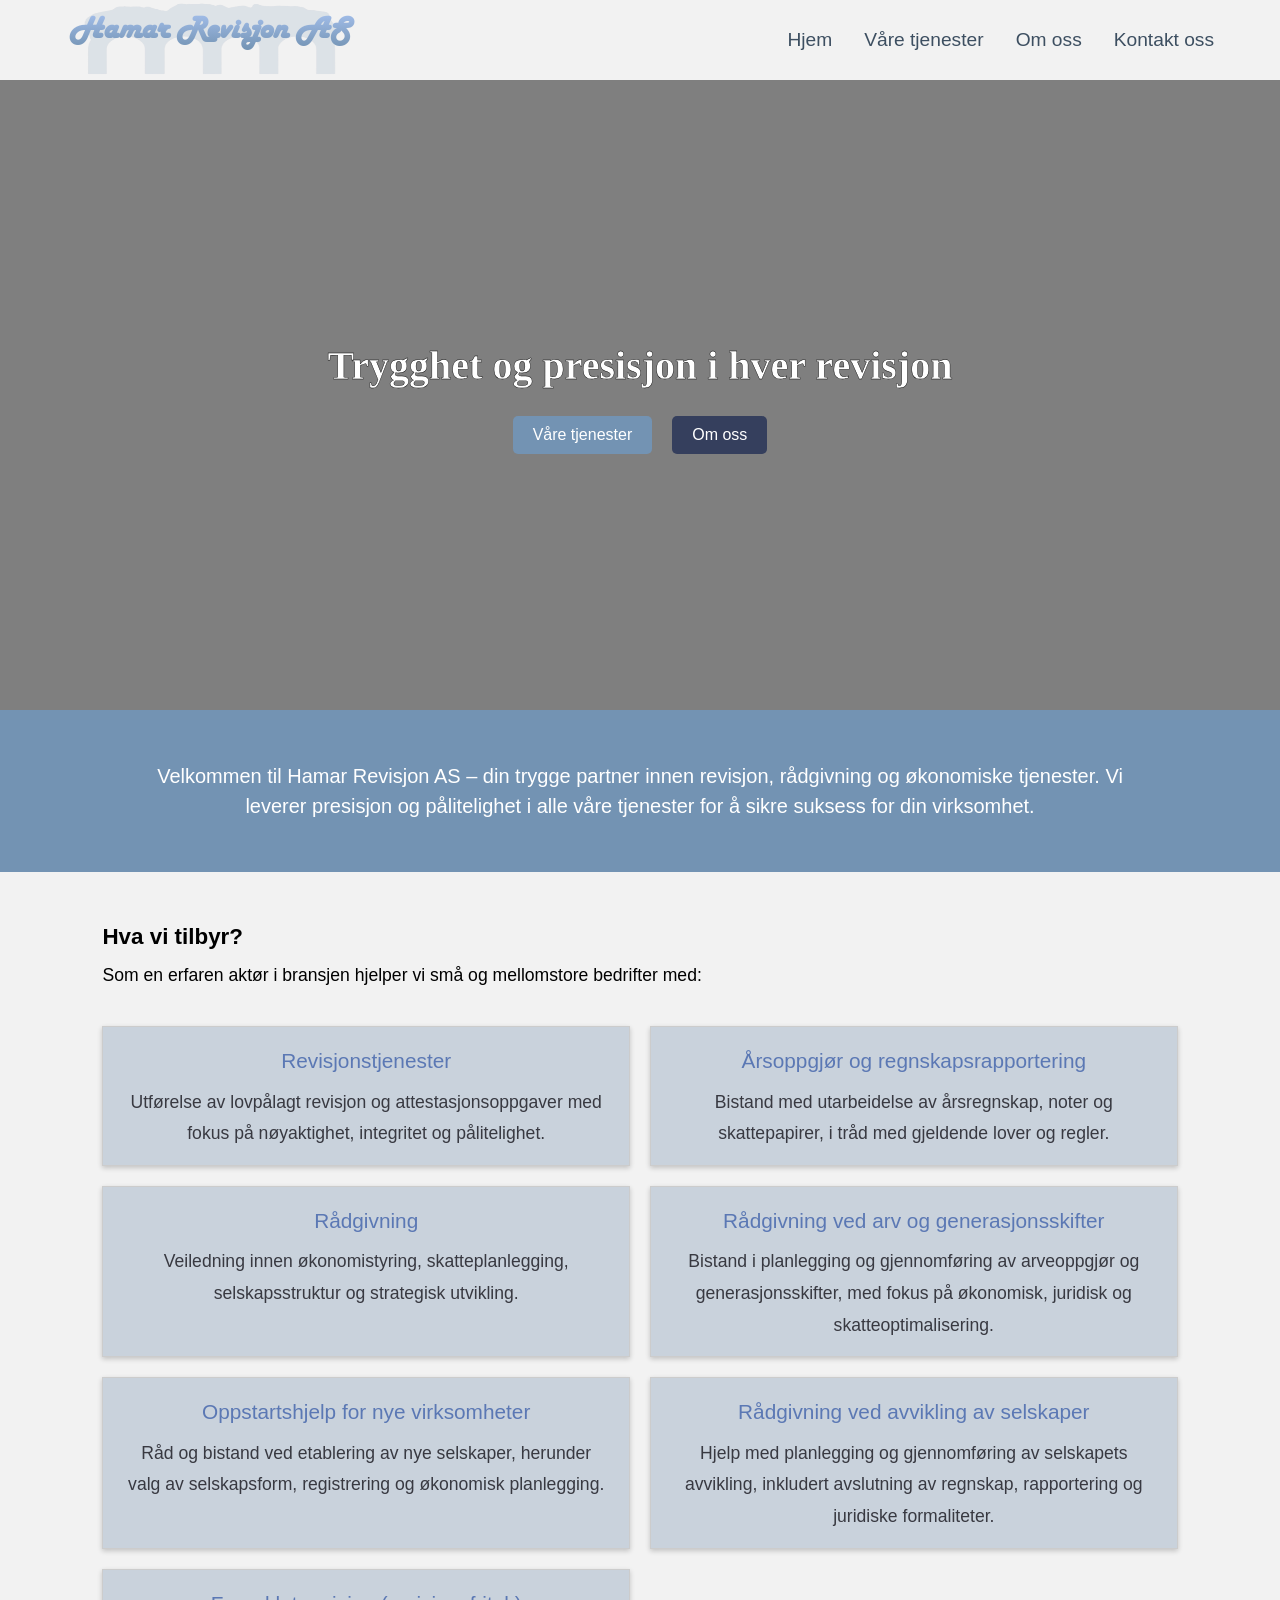
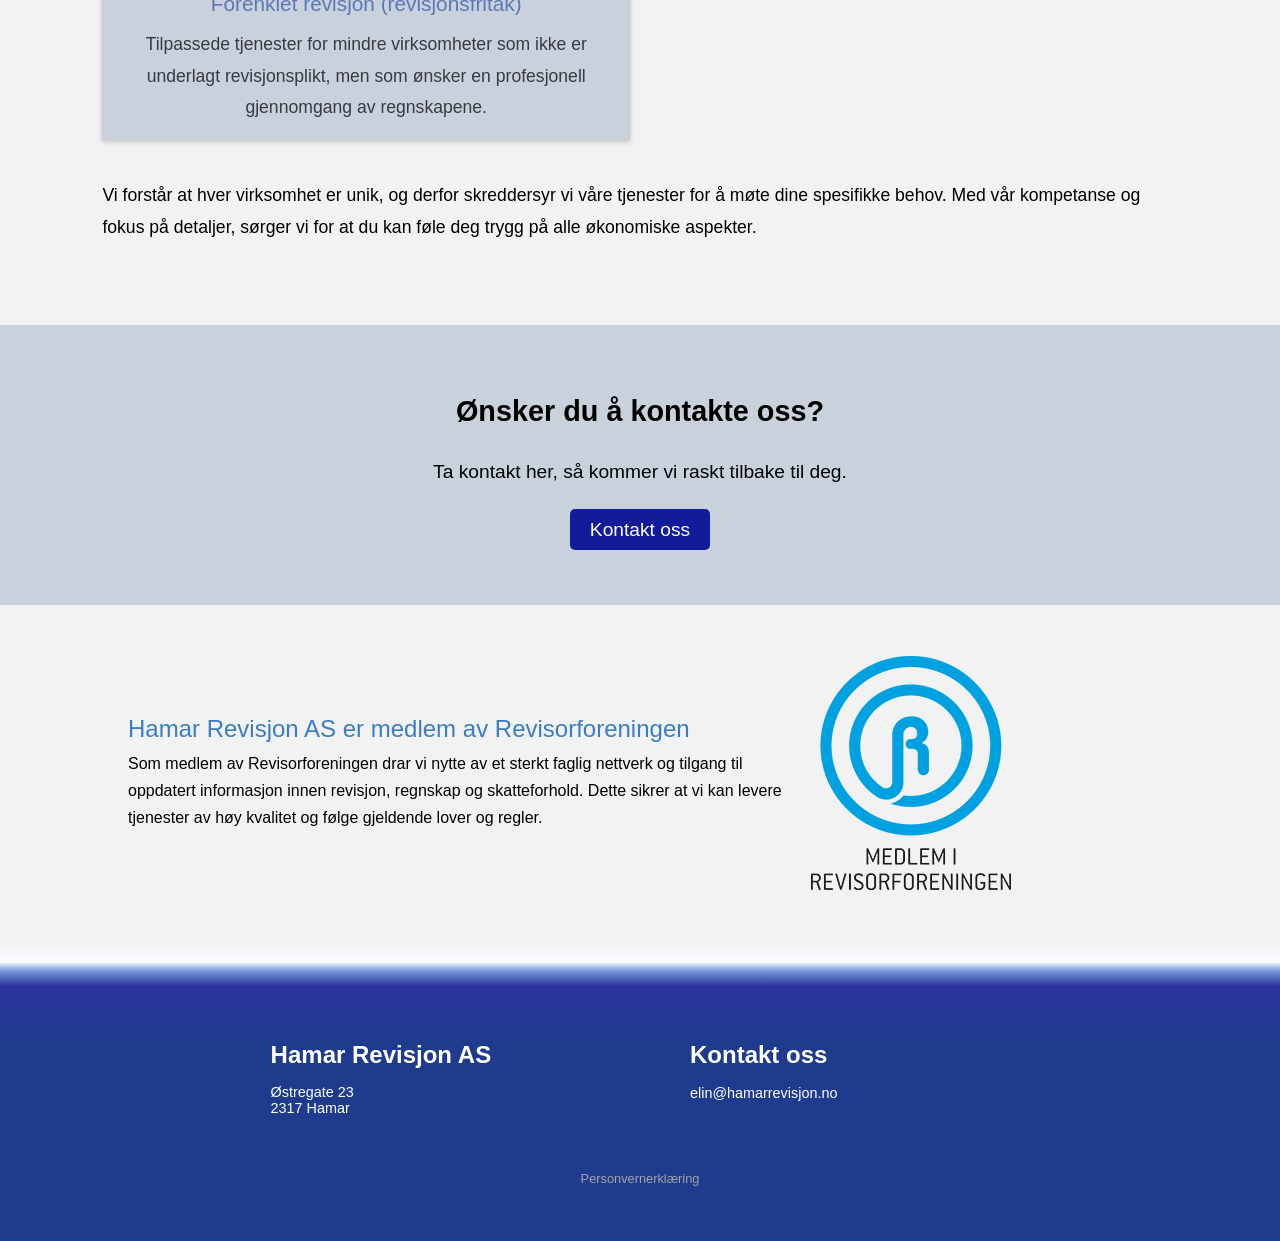
==== index.html @ 3f42b1f4 "Initial commit - added website files" ====
<!DOCTYPE html>
<html lang="no">
<head>
  <meta charset="UTF-8">
  <meta name="description" content="Hamar Revisjon AS tilbyr profesjonelle revisjonstjenester, årsoppgjør, 
  regnskapsrapportering og rådgivning i Hamar. Kontakt oss for trygg økonomisk veiledning.">
  <meta name="viewport" content="width=device-width, initial-scale=1.0">
  <link rel="canonical" href="https://www.hamarrevisjon.no/">
  <meta name="robots" content="index, follow">
  <meta name="apple-mobile-web-app-title" content="Hamar Revisjon AS">
  <title>Hamar Revisjon AS - Din Partner for Revisjonstjenester i Hamar</title>
  <link rel="stylesheet" href="styles.css">

    <!-- Standard Favicon -->
  <link rel="shortcut icon" href="/favicon.ico">

  <!-- PNG Favicons -->
  <link rel="icon" href="favicon_io/favicon-32x32.png" sizes="32x32" type="image/png">
  <link rel="icon" href="favicon_io/favicon-16x16.png" sizes="16x16" type="image/png">

  <!-- Apple Touch Icon -->
  <link rel="apple-touch-icon" href="favicon_io/apple-touch-icon.png">

  <!-- Android Chrome Icons -->
  <link rel="icon" href="favicon_io/web-app-manifest-192x192.png" sizes="192x192" type="image/png">
  <link rel="icon" href="favicon_io/web-app-manifest-512x512.png" sizes="512x512" type="image/png">

  <link rel="icon" type="image/png" href="favicon_io/favicon-96x96.png" sizes="96x96" />
  <link rel="icon" type="image/svg+xml" href="favicon_io/favicon.svg" />
  <!-- Web Manifest -->
  <link rel="manifest" href="favicon_io/site.webmanifest">

  <script type="application/ld+json">
    {
      "@context": "https://schema.org",
      "@type": "Organization",
      "name": "Hamar Revisjon AS",
      "url": "https://www.hamarrevisjon.no",
      "logo": "https://www.hamarrevisjon.no/favicon_io/web-app-manifest-192x192.png"
    }
    </script>
    
</head>
  <body>
    <nav class="navbar">
      <div class="navbar__container">

        <div class= "logo-background"> 
        <a href="/" id="navbar__logo">Hamar Revisjon AS</a>
        </div>

        <div class="navbar__toggle" id="mobile-menu">
          <span class="bar"></span>
          <span class="bar"></span>
          <span class="bar"></span>
        </div>
        <ul class="navbar__menu">
          <li class="navbar__item">
            <a href="/" class="navbar__links">Hjem</a>
          </li>
          <li class="navbar__item">
            <a href="#våretjenester" class="navbar__links">Våre tjenester</a>
          </li>
          <li class="navbar__item">
            <a href="om_oss.html" class="navbar__links">Om oss</a>
          </li>
          <li class="navbar__item">
            <a href="kontaktskjema.html" class="navbar__links">Kontakt oss</a>
          </li>
        </ul>
      </div>
    </nav>
    
    <!--Hero section -->
    <div class="main">
      <div class="main__container">
        <div class="main__content">
          <h2>Trygghet og presisjon i hver revisjon</h2>
          <div class="buttons">
            <button class ="våretje__btn"> <a href="#våretjenester">Våre tjenester</a>
          </button>
            <button class="Omoss__btn"><a href="om_oss.html">Om oss</a>
          </button>
          </div>
        </div>
      </div>
    </div>

    <!-- Services section-->
    <div class="velkommen">
      <p>Velkommen til Hamar Revisjon AS – din trygge partner 
        innen revisjon, rådgivning og økonomiske tjenester. 
        Vi leverer presisjon og pålitelighet i alle våre 
        tjenester for å sikre suksess for din virksomhet.</p>
      <div class=""></div>
    </div>

    <div class="tilbyr" id="våretjenester">
      <h3>Hva vi tilbyr?</h3>
      <p>Som en erfaren aktør i bransjen hjelper vi små og 
        mellomstore bedrifter med:
      </p>
      <ul>
        <li> <p>Revisjonstjenester</p>
          Utførelse av lovpålagt revisjon og attestasjonsoppgaver 
          med fokus på nøyaktighet, integritet og pålitelighet.</li>

        <li> <p>Årsoppgjør og regnskapsrapportering</p>
          Bistand med utarbeidelse av årsregnskap, noter og 
          skattepapirer, i tråd med gjeldende lover og regler.</li>

        <li> <p>Rådgivning</p>
          Veiledning innen økonomistyring, skatteplanlegging, 
          selskapsstruktur og strategisk utvikling.</li>

        <li> <p>Rådgivning ved arv og generasjonsskifter</p>
          Bistand i planlegging og gjennomføring av arveoppgjør og
          generasjonsskifter, med fokus på økonomisk, juridisk og 
          skatteoptimalisering.</li>

        <li><p>Oppstartshjelp for nye virksomheter</p>
          Råd og bistand ved etablering av nye selskaper, 
          herunder valg av selskapsform, registrering og 
          økonomisk planlegging.</li>

        <li><p>Rådgivning ved avvikling av selskaper</p>
          Hjelp med planlegging og gjennomføring av selskapets 
          avvikling, inkludert avslutning av regnskap, 
          rapportering og juridiske formaliteter.</li>

        <li><p>Forenklet revisjon (revisjonsfritak)</p>
        Tilpassede tjenester for mindre virksomheter som ikke er 
        underlagt revisjonsplikt, men som ønsker en profesjonell 
        gjennomgang av regnskapene.</li>

    </ul>
    <p>
        Vi forstår at hver virksomhet er unik, og derfor skreddersyr vi våre tjenester for å møte dine spesifikke behov. 
        Med vår kompetanse og fokus på detaljer, sørger vi for at du kan føle deg trygg på alle økonomiske aspekter.
    </p>
    </div>

    <div class="kontakt-oss" id="kontakt">
    <h2>Ønsker du å kontakte oss?</h2>
    <p>Ta kontakt her, så kommer vi raskt tilbake til deg.
    </p>
    <a href="kontaktskjema.html">Kontakt oss</a>
    </div>

    <div class="medlem-revisor">
      <div class="info">
        <h2>Hamar Revisjon AS er medlem av Revisorforeningen</h2>
        <p>Som medlem av Revisorforeningen drar vi nytte av et 
          sterkt faglig nettverk og tilgang til oppdatert 
          informasjon innen revisjon, regnskap og skatteforhold. 
          Dette sikrer at vi kan levere tjenester av høy kvalitet 
          og følge gjeldende lover og regler.
        </p>
      </div>
        <div class="img">
        <a href="https://revisorforeningen.no"> 
          <img src="images/medlemrevisorforeningen.png" alt="Revisorforeningen-logo"> 
        </a>
        </div>
    </div>

    <!-- Footer section -->
     <footer class="footer">
      <div class="footer__content">
        <div class="footer__info">
          <a href="/"><h3>Hamar Revisjon AS</h3></a>
          <p>Østregate 23 <br> 2317 Hamar</p>
        </div>
        <div class="footer__info">
          <h3>Kontakt oss <br></h3>
          <a href="mailto:elin@hamarrevisjon.no">elin@hamarrevisjon.no</a>
        </div>
        <div class="footer__bottom-bar">
          <a href="Personvernerklæring.pdf">Personvernerklæring</a>
        </div>
      </div>
     </footer>
    
     <script>
      document.addEventListener('DOMContentLoaded', () => {
        const hash = window.location.hash;
        if (hash) {
          const targetElement = document.querySelector(hash);
          if (targetElement) {
            // Smooth scroll to the section
            targetElement.scrollIntoView({ behavior: 'smooth' });
          }
        }
      });
    </script>
    
  <script src = 'app.js'></script>
  </body>
</html>
---- styles.css ----
*{
    box-sizing: border-box;
    margin: 0;
    padding: 0;
    font-family: 'Roboto', sans-serif;
}

@font-face {
    font-family: 'HarlowSolidItalic';
    src: url('HARLOWSI_1.TTF') format('truetype');
  }
  
.navbar {
    background: #f2f2f2;
    height: 80px;
    display: flex;
    justify-content: center;
    align-items: center;
    font-size: 1.2rem;
    position: sticky;
    top: 0;
    z-index: 999;
}

.navbar__container  {
display: flex;
justify-content: space-between;
height: 80px;
z-index: 1;
width: 100%;
max-width: 1300px;
margin: 0 auto;
padding: 0 50px;
}

#navbar__logo{
    font-family: 'HarlowSolidItalic', sans-serif;
    font-weight: 650;
    background-color: #7393B3;
    background-image: linear-gradient(to top, #7393B3 0%, #A6C1EE 100%);
    background-size: 100%;
    -webkit-background-clip: text;
    -moz-background-clip: text;
    -webkit-text-fill-color: transparent;
    -moz-text-fill-color: transparent;
    display: flex;
    align-items: center;
    cursor: pointer;
    text-decoration: none;
    font-size: 2rem;
    position: relative; /* Ensure the text sits above the background */
    z-index: 1;
    padding-right: 10px;
    padding-left: 10px; 
    /* Prevent text from being clipped */
    overflow: visible;
    white-space: nowrap;
}

.logo-background {
    position: relative; /* To position the text over the background */
    display: inline-block; /* Adjust size according to content */
    padding: 10px;
}

.logo-background::before {
    content: '';
    position: absolute;
    top: 0; /* Center vertically */
    left: 0; /* Center horizontally */
    transform: scale(1.4,0.94);
    width: 100%; /* Adjust width to your preference */
    height: 100%; /* Adjust height to your preference */
    background: url('images/logo-removebg-preview.png') no-repeat center center;
    background-size: contain; /* Ensure the logo scales nicely */
    opacity: 0.17; /* Adjust transparency for visibility */
    z-index: -1; /* Place it behind the text */
}


.navbar__menu{
    display: flex;
    align-items: center;
    list-style: none;
    text-align: center;
}

.navbar__item{
    height: 80px;
    
}

.navbar__links{
    color: #3d4f61;
    display: flex;
    align-items: center;
    justify-content: center;
    text-decoration: none;
    padding: 0 1rem;
    height: 100%;
}

.navbar__links:hover{
    color:#7a8692;
    border-radius: 5px;
    transition: all 0.3s ease;
}

@media screen and (max-width: 960px){
    .navbar__container{
        display: flex;
        justify-content: space-between;
        height: 80px;
        z-index: 1;
        width: 100%;
        max-width: 1300px;
        padding: 0;
    }

    .navbar__menu{
        display: grid;
        grid-template-columns: auto;
        margin: 0;
        width: 100%;
        position: absolute;
        top: -1000px;
        opacity: 0;
        transition: all 0.5s ease;
        height: 50vh;
        z-index: -1;
        
    }
    .navbar__menu.active{
    background: #f2f2f2;
    top: 100%;
    opacity: 1;
    transition: top 0.5s ease;
    z-index: 99;
    height: 50vh;
    font-size: 1.6rem;
    }

    
    .logo-background {
        padding: 5px 10px; /* Reduce padding to fit better */
    }

    #navbar__logo {
        padding-left: 10px; /* Add more spacing to avoid squeezing */
        padding-right: 10px;
        white-space: nowrap; /* Prevent the text from wrapping */
    }

    .logo-background::before {
        transform: scale(0.9, 0.9); /* Scale down the background image */
        opacity: 0.2; /* Maintain light transparency */
    }
    

    .navbar__toggle .bar{
        width: 25px;
        height: 3px;
        margin: 5px auto;
        
        transition: all 0.3s ease-in-out;
        background: #fff;
    }
    .navbar__item{
        width: 100%;
    }
    .navbar__links{
        text-align: center;
        padding: 2rem;
        width: 100%;
        display: table;
    }
    #mobile-menu{
        position: absolute;
        top: 20%;
        right: 5%;
        transform: translate(5%,20%);
    }
    
    .navbar__toggle .bar{
        width: 35px;
        height: 4px;
        border-radius: 5px;
        display: block;
        cursor: pointer;
        background-color: #7393B3;
    }

    #mobile-menu.is-active .bar:nth-child(2) {
        opacity: 0;
    }
    #mobile-menu.is-active .bar:nth-child(1) {
        transform: translateY(10px) rotate(45deg);
    }
    #mobile-menu.is-active .bar:nth-child(3) {
        transform: translateY(-8px) rotate(-45deg);
    }
}

/*  Hero Section CSS */
/* Main Section */
.main {
    position: relative;
    height: 70vh; /* Adjust height as needed */
    display: flex;
    align-items: center;
    justify-content: center;
    background: url('images/frontpic.png') no-repeat center center/cover; /* Use the image as a background */
    color: white; /* Text color to contrast with the image */
}

/* Main Container */
.main__container {
    text-align: center;
    width: 100%;
    height: 100%;
    background: rgba(0, 0, 0, 0.5); /* Semi-transparent overlay for better text readability */
    display: flex;
    flex-direction: column;
    align-items: center;
    justify-content: center;
}

/* Main Content */
.main__content h2 {
    font-family: 'Times New Roman', Times, serif;
    font-size: 2.5rem;
    margin-bottom: 20px;
    line-height: 1.5;
    color: white;
    -webkit-text-stroke: 0.4px rgb(0, 0, 0);
    -webkit-text-fill-color: white;
}

.buttons {
    display: flex;
    justify-content: center;
    gap: 20px; /* Spacing between buttons */
    margin-top: 20px;
}

button {
    padding: 10px 20px;
    font-size: 1rem;
    border: none;
    border-radius: 5px;
    cursor: pointer;
    transition: all 0.3s ease-in-out;
}

button a {
    text-decoration: none;
    color: white;
}

/* Button Styles */
.våretje__btn {
    background-color: #7393B3; 
}

.våretje__btn:hover {
    background-color: #9ab7d5; 
    transition: all 0.3s ease;
}

.Omoss__btn {
    background-color: #353f5d; 
}

.Omoss__btn:hover {
    background-color: #505f8d;
    transition: all 0.3s ease; 
}

/* Main Image */
.main__img--container img {
    display: none; /* Hide the separate image since the background is already set */
}

/* Responsive Design */
@media screen and (max-width: 768px) {
    .main__content h2 {
        font-size: 1.8rem; /* Reduce heading size */
    }

    .buttons {
        flex-direction: column; /* Stack buttons vertically */
        gap: 10px;
        align-items: center;
    }

    button {
        width: 50%; /* Make buttons full width */
        padding: 10px 15px;
        font-size: 0.9rem;
    }
}

.velkommen {
    display: flex;
    font-family: 'Lato', sans-serif;
    max-width: 100%;
    font-size: 125%;
    text-align: center;
    margin: 0 auto;
    line-height: 1.5;
    background-color: #7393B3;
    color: #ffffff;
    padding: 4% 10%; /* Adjust percentages as needed */
    justify-content: center; /* Centers the text horizontally */
    align-items: center; /* Centers the text vertically */
}

.tilbyr {
    padding: 4% 8%;
    margin: 60px auto;
    margin-top: 0;
    margin-bottom: 0;
    background-color: #f2f2f2;
    font-family: 'Lato', sans-serif;
}
.tilbyr h3{
    font-size: 140%;
}
.tilbyr > p:nth-of-type(1){
line-height: 1.8;
font-size: 110%;
margin: 0 auto;
padding-top: 10px;
padding-bottom: 35px;
}

.tilbyr ul{
display: grid;
grid-template-columns: 1fr;
gap: 20px;
padding: 0;
margin: 0;
list-style: none;
padding-bottom: 20px;
}

.tilbyr ul li{
    line-height: 1.8;
    font-size: 1.1rem;
    color: #383941;
    background-color: #c9d2dc;
    padding: 15px 20px;
    border: 1px solid #ccc;
    text-align: center;
    box-shadow: 0 2px 5px rgba(0, 0, 0, 0.2);
}

.tilbyr ul li p{
    padding-bottom: 7px;
    font-size: 1.3rem;
    color: rgb(91, 120, 180);
    font-weight: 400;
}
.tilbyr > p:nth-of-type(2){
line-height: 1.8;
padding-top: 20px;
padding-bottom: 30px;
font-size: 110%;
}

@media (min-width: 768px) {
    .tilbyr ul{
        grid-template-columns: repeat(2,1fr);
    }
}

.kontakt-oss{
    background-color: #c9d2dc;
    width: 100%;
    padding: 4% 10%;
    text-align: center;
    line-height: 2.5;
    font-size: 120%;
    font-family: 'Lato', sans-serif;
}

.kontakt-oss p{
    margin-bottom: 10px;
}
.kontakt-oss a{
text-decoration: none;
color: #ffffff;
background-color: #121c9b;
padding: 10px 20px;
border-radius: 5px;
border: none;
transition: all 0.3 ease-in-out;
cursor: pointer;
margin-bottom: 10px;
}

.kontakt-oss a:hover{
    transition: all 0.3 ease;
    background-color: #7393B3;
}

.medlem-revisor{
    background-color: #f2f2f2;
    width: 100%;
    display: flex;
    align-items: center;
    justify-content: space-between;
    padding: 4% 10%;
    margin: 0 auto;
    font-family: 'Lato', sans-serif;
    font-weight: 300;
}

.medlem-revisor .info{
    flex: 2;
}

.medlem-revisor .img{
    flex: 1;
    text-align: center;
}

.medlem-revisor h2{
    padding-bottom: 7px;
    color: #3b7dc0;
    font-weight: 200;
}

.medlem-revisor p{
    line-height: 1.7;
    padding-right: 4%;
}
.medlem-revisor img{
    display: block;
    max-width: 80%;
    height: auto;
}

.footer {
  color: white;
  text-align: center;
  display: flex;
  flex-direction: column;
  position: relative;
  font-family: 'Roboto', sans-serif;
  min-height: 300px;
  z-index: 1;
  background: linear-gradient(
    #f2f2f2 0%,   /* Light gray at the very top */
    #fafbff 7%,  /* Fading into light blue */
    #7797db 10%,
    #2c349d 15%,
    #1f3b8d 33%,  /* Transitioning into dark blue */
    #1f3b8d 100%  )
} 

.footer__content{
    padding-top: 100px;
    justify-content: space-between;
    display: flex;
    margin: 0 auto;
    max-width: 1200px;
    align-items: flex-start;
    text-align: left;
    gap: 20px;
    flex-wrap: wrap;
}

.footer__info{
    margin: 0 40px;
    flex: 1;
    min-width: 250px;
    text-align: left;
}

.footer__info h3{
    font-size: 1.5rem;
    margin-bottom: 15px;
}

.footer__info p, .footer__info a{
    font-size: 0.9rem;
    text-decoration: none;
    color: white;
}

.footer__bottom-bar{
    line-height: 1.8;
    padding-top: 30px;
    margin-bottom: 20px;
    width: 100%;
    align-self: flex-end;
    margin-top: auto;
    text-align: center;
    font-size: 0.9rem;
}

.footer__bottom-bar a{
    text-decoration: none;
    color: rgb(163, 164, 167);
    font-size: 0.8rem;
}

.footer__bottom-bar a:hover{
    text-decoration: underline;
}

html {
    scroll-behavior: smooth;
    scroll-padding-top: 80px;
}


/*  OM OSS- page*/
.hero{
    width: 100%;
    height: 70vh;
    display: flex;
    background-color: #f2f2f2;
    justify-content: center;
    align-items: center;
}

.hero__container{
    background: url("images/Bilde.png") no-repeat center center/cover;
    color: rgb(255, 255, 255);
    text-align: center;
    font-size: 170%;
    font-weight: 400;
    width: 97%;
    height: 100%;
    display: flex;
    flex-direction: column;
    justify-content: center;
    align-items: center;
    box-sizing: border-box;
    position: relative;
    line-height: 1.8;
    text-shadow: 2px 2px 4px rgba(0, 0, 0, 0.7);
}

.hero__container::before {
    content: '';
    position: absolute;
    top: 0;
    left: 0;
    width: 100%; /* Matches the container's width */
    height: 100%; /* Matches the container's height */
    background: rgba(0, 0, 0, 0.5); /* Semi-transparent black overlay */
    z-index: 1; /* Ensures the overlay is behind the text */
    pointer-events: none; /* Prevents interference with clicks */
}

.hero__container p{
    padding: 40px;
    z-index: 2;
}

.intro{
    background-color: #f2f2f2;
    padding: 90px 30px;
    line-height: 1.8;
    padding-bottom: 10px;
}

.intro h2{
    font-size: 180%;
}

.historie{
    background-color: #f2f2f2;
    padding: 20px 30px;
    line-height: 1.7;
}


.cta{
    line-height: 1.8;
    background-color: #f2f2f2;
    padding: 60px 30px;
    text-align: center;
    justify-content: center
}

.cta h2{
    font-size: 250%;
    background-image: linear-gradient(
    #f2f2f2 0%,
    #c7e3ff 12%,
    #8fc7fe 33%,
    #64a6e8 60%,
    #195592 100%
    );
    background-color: #f2f2f2;
    background-size: 100%;
    -webkit-background-clip: text;
    -moz-background-clip: text;
    -webkit-text-fill-color: transparent;
    -moz-text-fill-color: transparent;
    margin-bottom: 40px;
}

.cta a{
    text-decoration: none;
    color: rgb(0, 0, 0);
    font-weight: 700;
    font-size: 130%;
    padding: 20px 30px;
    border-radius: 5px;
    background-color: #64a6e8;
    width: 100%;
    border: 1px solid;
    transition: all 0.3s ease-in-out;
}

.cta a:hover{
    border: none;
    cursor: pointer;
    color: white;
    text-shadow:2px 2px 4px black;
    background-image: linear-gradient(
    #f2f2f2 0%,
    #c7e3ff 12%,
    #8fc7fe 33%,
    #64a6e8 60%,
    #195592 100%);
    transition: all 0.3s ease-in-out;
}

/*Kontaktskjema */

.contact {
    background-color: #f2f2f2;
    width: 100%;
    display: flex;
    flex-direction: row;
    justify-content: space-between;
    align-items: flex-start;
    height: 100%;
    padding: 8% 10%;
}

.contact h1{
    color: #4f80b1;
    font-weight: 360;
    font-size: 240%;
    line-height: 1.4;
}

.contact .info__text{
    padding-top: 120px;
    max-width: 50%;
    margin-right: 40px;
}

.contact .info__text p{
    margin-top: 5px;
    line-height: 1.7;
    font-size: 120%;
    font-weight: 400;
}

.contact-form {
    width: 100%; /* Set form width */
    background: #ffffff;
    padding: 30px;
    box-shadow: 0px 4px 10px rgba(0, 0, 0, 0.1);
    border-radius: 8px;
    color: #235486;
    font-size: 1.2rem;
}

.contact-form input,
.contact-form textarea {
    margin-top: 6px;
    width: 100%; /* Make input fields full width */
    padding: 15px; /* Increase padding for larger inputs */
    margin-bottom: 20px; /* Add space between fields */
    font-size: 1.15rem; /* Increase text size inside inputs */
    border: 1px solid #ccc; /* Define a border */
    border-radius: 5px; /* Add rounded corners */
    box-sizing: border-box; /* Ensure padding is included in width */
}

.contact-form button {
    font-size: 1.2rem; /* Increase button text size */
    padding: 15px 30px; /* Adjust button size */
    background-color: #4f80b1;
    color: #ffffff;
    border: none;
    border-radius: 5px;
    cursor: pointer;
    transition: all 0.3s ease-in-out;
    margin-bottom: 10px;
}
.contact-form button:hover{
    transition: all 0.3s ease-in-out;
    background-color: #8bb3dc;
    border-radius: 7px;
}

/* Responsive Styles for Mobile */
@media (max-width: 768px) {
    .contact {
        padding: 20px;
        flex-direction: column; /* Stack elements vertically */
        align-items: center;
        gap: 40px; /* Add more space between sections */
    }
    .contact .info__text{
        max-width: 100%;
        margin: 0 auto;
        padding-top: 40px;
    }
    
    .contact-form {
        width: 100%; /* Full width for both sections */
        text-align: center; /* Center align text */
        padding: 20px;
    }
}

/* Additional adjustments for very small screens (like 480px) */
@media (max-width: 480px) {
    .contact .info__text {
        font-size: 100%; /* Adjust text size for small screens */
        line-height: 1.5; /* Improve spacing between lines */
        padding: 10px; /* Adjust padding for very small screens */
    }
    .contact-form input,
    .contact-form textarea {
        font-size: 0.9rem; /* Slightly smaller font for very small screens */
    }

    .contact-form button {
        padding: 8px 16px; /* Adjust button size */
    }
}

input.error,
textarea.error {
    border: 2px solid rgb(255, 144, 144); /* Red border for invalid fields */
}

input:focus.error,
textarea:focus.error {
    outline: none; /* Remove default outline */
    box-shadow: 0 0 5px red; /* Optional: Red glow on focus */
}

.error-messages {
    margin-top: 20px;
    padding: 15px;
    background-color: #ffe6e6; /* Light red background */
    border: 1px solid red; /* Red border */
    border-radius: 5px;
    color: #b30000; /* Dark red text */
    font-size: 1rem;
    display: none; /* Initially hidden */
    line-height: 1.5;
}


.takk__melding{
    display: flex;
    flex-direction: column;
    height: 100vh;
    background-color: #f2f2f2;
    font-weight: 360;
    line-height: 1.6;
    width: 100%;
    padding: 10% 8%;
    text-align: center;
    justify-content: center;
    align-items: center;
}

.takk__melding h1{
    color: #4f80b1;
}

.takk__melding p{
    font-size: 1.5rem;
    margin-bottom: 1.6rem;
}

.takk__melding a{
    font-weight: 500;
    text-decoration: none;
    font-size: 1.5rem;
    color: white;
    padding: 15px 20px;
    border-radius: 3px;
    border: none;
    background-color: #8db2d7;
    cursor: pointer;
    transition: all 0.3s ease-in-out;
}

.takk__melding a:hover{
    transition: all 0.3s ease-in-out;
    background-color: #b6d2ef;
    padding: 20px 25px;
}

#map {
    width: 100%;
    height: 400px;
}
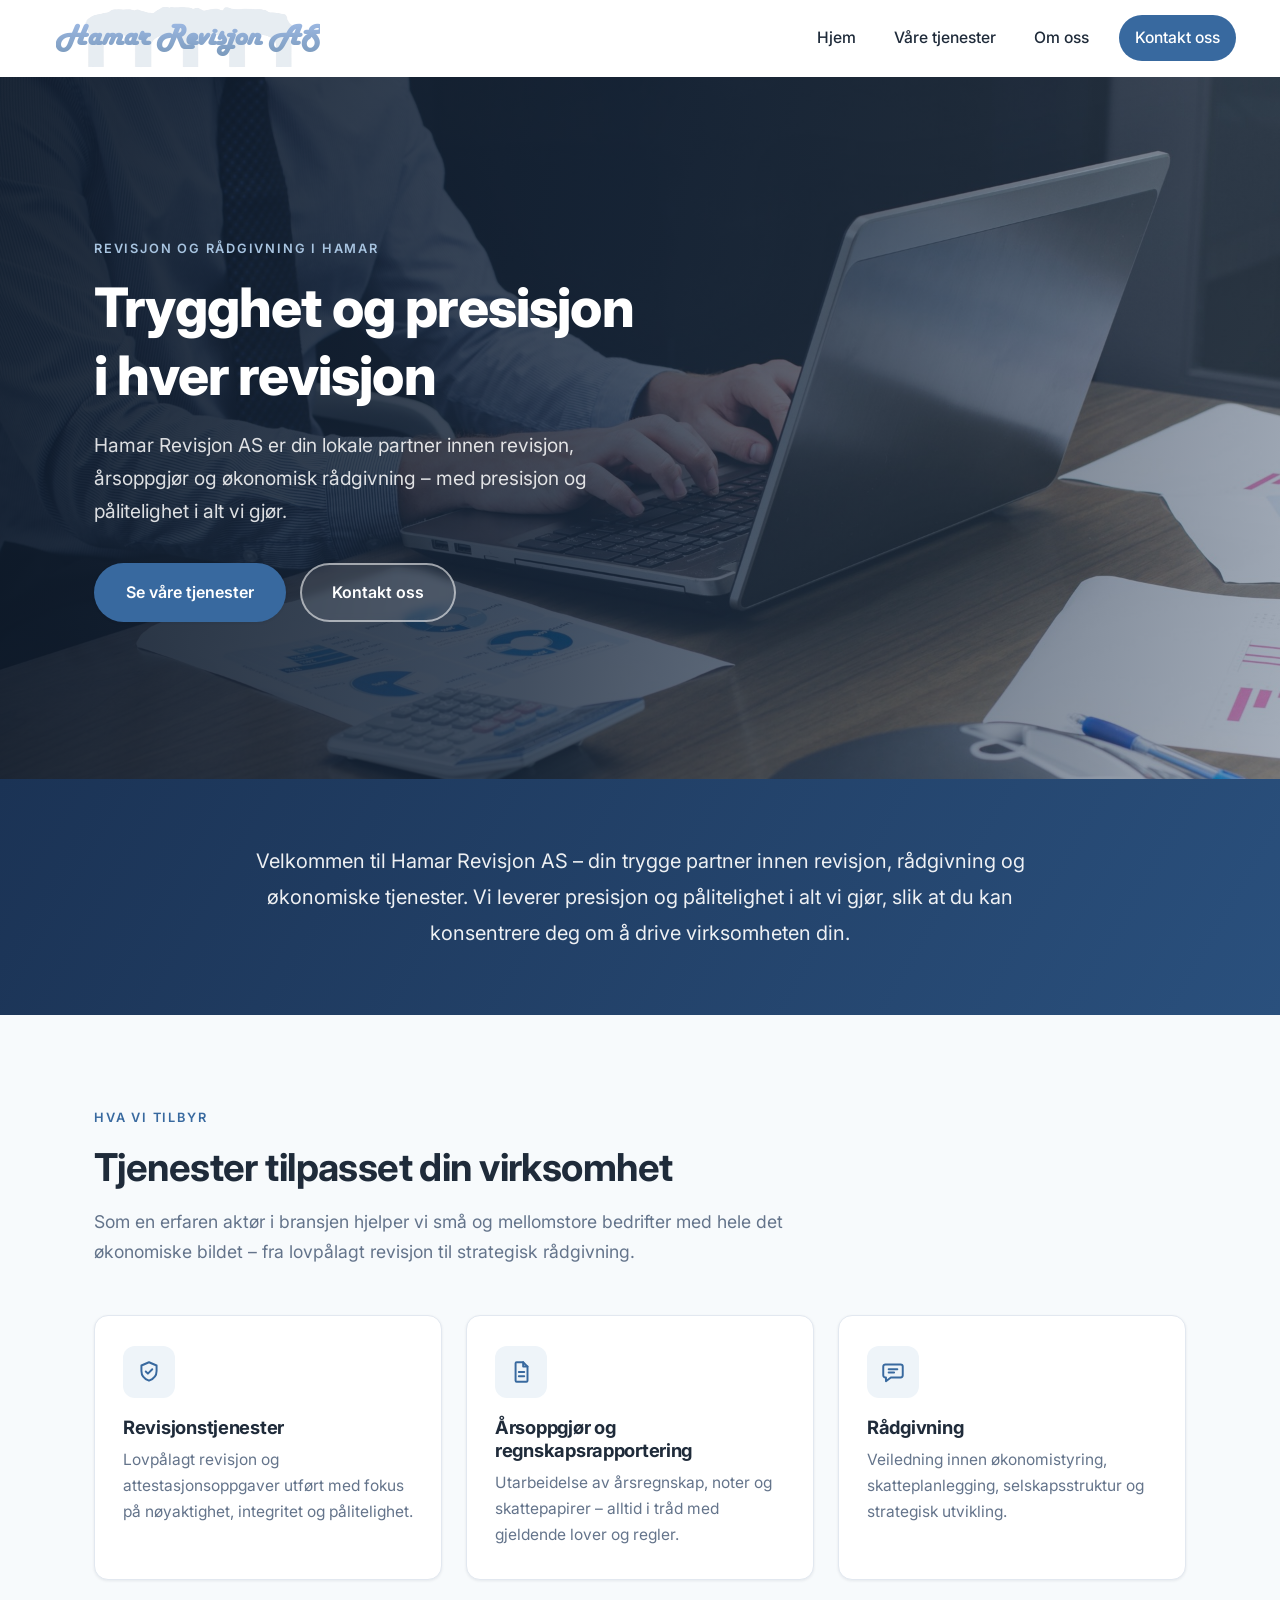
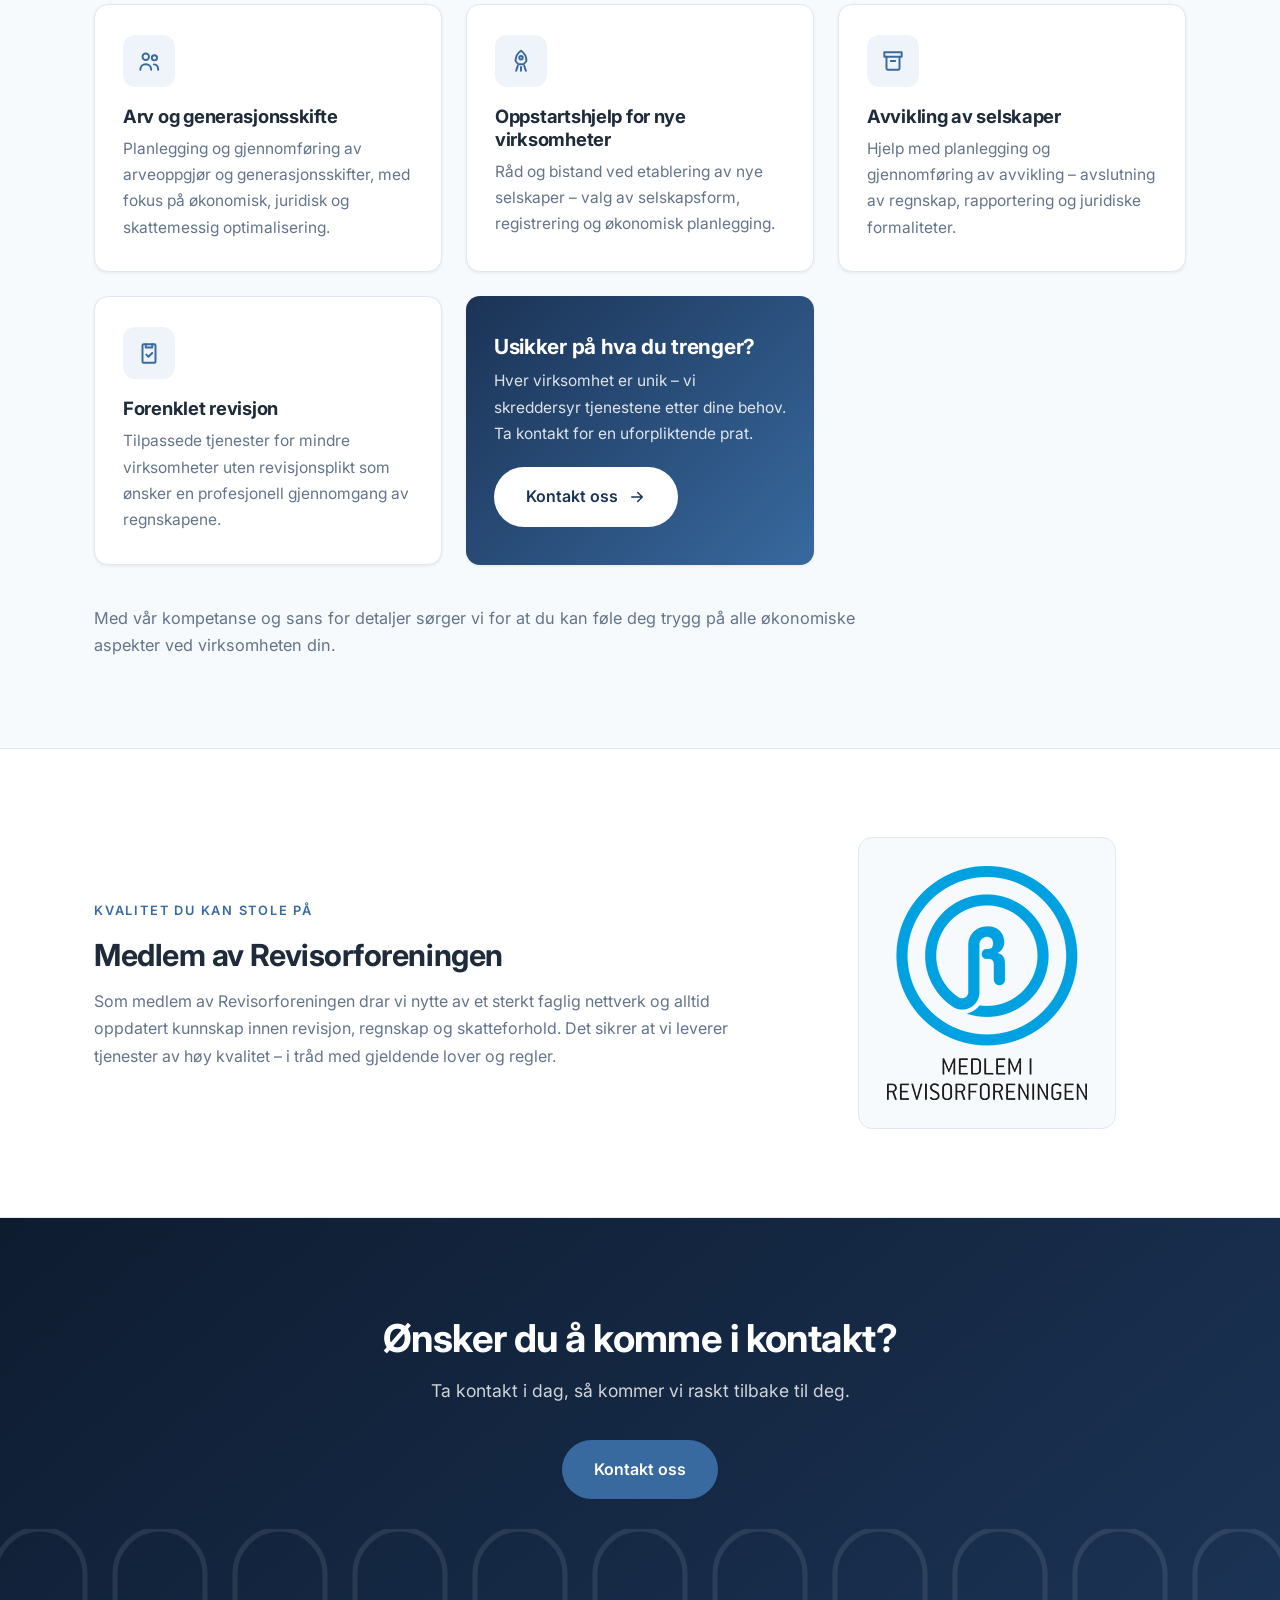
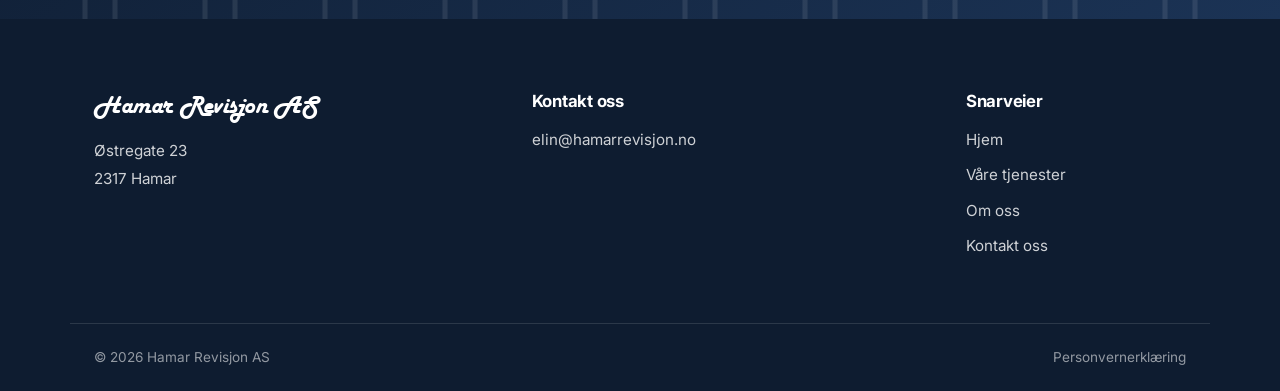
==== commit 5719eb0b: "Totalendring" ====
--- a/index.html
+++ b/index.html
@@ -2,199 +2,290 @@
 <html lang="no">
 <head>
   <meta charset="UTF-8">
-  <meta name="description" content="Hamar Revisjon AS tilbyr profesjonelle revisjonstjenester, årsoppgjør, 
+  <meta name="viewport" content="width=device-width, initial-scale=1.0">
+  <title>Hamar Revisjon AS – Revisjon, årsoppgjør og rådgivning i Hamar</title>
+  <meta name="description" content="Hamar Revisjon AS tilbyr profesjonelle revisjonstjenester, årsoppgjør,
   regnskapsrapportering og rådgivning i Hamar. Kontakt oss for trygg økonomisk veiledning.">
-  <meta name="viewport" content="width=device-width, initial-scale=1.0">
   <link rel="canonical" href="https://www.hamarrevisjon.no/">
   <meta name="robots" content="index, follow">
   <meta name="apple-mobile-web-app-title" content="Hamar Revisjon AS">
-  <title>Hamar Revisjon AS - Din Partner for Revisjonstjenester i Hamar</title>
+
+  <meta property="og:type" content="website">
+  <meta property="og:title" content="Hamar Revisjon AS – Trygghet og presisjon i hver revisjon">
+  <meta property="og:description" content="Din lokale partner innen revisjon, årsoppgjør og økonomisk rådgivning i Hamar.">
+  <meta property="og:url" content="https://www.hamarrevisjon.no/">
+  <meta property="og:image" content="https://www.hamarrevisjon.no/images/hero.jpg">
+
+  <!-- Fonts -->
+  <link rel="preconnect" href="https://fonts.googleapis.com">
+  <link rel="preconnect" href="https://fonts.gstatic.com" crossorigin>
+  <link href="https://fonts.googleapis.com/css2?family=Inter:wght@400;500;600;700;800&display=swap" rel="stylesheet">
+
   <link rel="stylesheet" href="styles.css">
 
-    <!-- Standard Favicon -->
+  <!-- Standard Favicon -->
   <link rel="shortcut icon" href="/favicon.ico">
 
   <!-- PNG Favicons -->
   <link rel="icon" href="favicon_io/favicon-32x32.png" sizes="32x32" type="image/png">
   <link rel="icon" href="favicon_io/favicon-16x16.png" sizes="16x16" type="image/png">
+  <link rel="icon" type="image/png" href="favicon_io/favicon-96x96.png" sizes="96x96">
+  <link rel="icon" href="favicon_io/web-app-manifest-192x192.png" sizes="192x192" type="image/png">
+  <link rel="icon" href="favicon_io/web-app-manifest-512x512.png" sizes="512x512" type="image/png">
+  <link rel="icon" type="image/svg+xml" href="favicon_io/favicon.svg">
 
   <!-- Apple Touch Icon -->
   <link rel="apple-touch-icon" href="favicon_io/apple-touch-icon.png">
 
-  <!-- Android Chrome Icons -->
-  <link rel="icon" href="favicon_io/web-app-manifest-192x192.png" sizes="192x192" type="image/png">
-  <link rel="icon" href="favicon_io/web-app-manifest-512x512.png" sizes="512x512" type="image/png">
-
-  <link rel="icon" type="image/png" href="favicon_io/favicon-96x96.png" sizes="96x96" />
-  <link rel="icon" type="image/svg+xml" href="favicon_io/favicon.svg" />
   <!-- Web Manifest -->
   <link rel="manifest" href="favicon_io/site.webmanifest">
 
   <script type="application/ld+json">
     {
       "@context": "https://schema.org",
-      "@type": "Organization",
+      "@type": "AccountingService",
       "name": "Hamar Revisjon AS",
       "url": "https://www.hamarrevisjon.no",
-      "logo": "https://www.hamarrevisjon.no/favicon_io/web-app-manifest-192x192.png"
+      "logo": "https://www.hamarrevisjon.no/favicon_io/web-app-manifest-192x192.png",
+      "email": "elin@hamarrevisjon.no",
+      "address": {
+        "@type": "PostalAddress",
+        "streetAddress": "Østregate 23",
+        "postalCode": "2317",
+        "addressLocality": "Hamar",
+        "addressCountry": "NO"
+      },
+      "areaServed": "Hamar",
+      "memberOf": {
+        "@type": "Organization",
+        "name": "Revisorforeningen",
+        "url": "https://revisorforeningen.no"
+      }
     }
-    </script>
-    
+  </script>
 </head>
-  <body>
-    <nav class="navbar">
-      <div class="navbar__container">
-
-        <div class= "logo-background"> 
+<body>
+
+  <!-- Navigation -->
+  <nav class="navbar">
+    <div class="navbar__container">
+      <div class="logo-background">
         <a href="/" id="navbar__logo">Hamar Revisjon AS</a>
-        </div>
-
-        <div class="navbar__toggle" id="mobile-menu">
-          <span class="bar"></span>
-          <span class="bar"></span>
-          <span class="bar"></span>
-        </div>
-        <ul class="navbar__menu">
-          <li class="navbar__item">
-            <a href="/" class="navbar__links">Hjem</a>
-          </li>
-          <li class="navbar__item">
-            <a href="#våretjenester" class="navbar__links">Våre tjenester</a>
-          </li>
-          <li class="navbar__item">
-            <a href="om_oss.html" class="navbar__links">Om oss</a>
-          </li>
-          <li class="navbar__item">
-            <a href="kontaktskjema.html" class="navbar__links">Kontakt oss</a>
-          </li>
+      </div>
+
+      <button class="navbar__toggle" id="mobile-menu" aria-label="Åpne meny" aria-expanded="false">
+        <span class="bar"></span>
+        <span class="bar"></span>
+        <span class="bar"></span>
+      </button>
+
+      <ul class="navbar__menu">
+        <li class="navbar__item"><a href="/" class="navbar__links">Hjem</a></li>
+        <li class="navbar__item"><a href="#våretjenester" class="navbar__links">Våre tjenester</a></li>
+        <li class="navbar__item"><a href="om_oss.html" class="navbar__links">Om oss</a></li>
+        <li class="navbar__item"><a href="kontaktskjema.html" class="navbar__links navbar__links--cta">Kontakt oss</a></li>
+      </ul>
+    </div>
+  </nav>
+
+  <!-- Hero -->
+  <header class="hero-front">
+    <div class="hero-front__content">
+      <span class="eyebrow">Revisjon og rådgivning i Hamar</span>
+      <h1>Trygghet og presisjon i hver revisjon</h1>
+      <p>Hamar Revisjon AS er din lokale partner innen revisjon, årsoppgjør og
+        økonomisk rådgivning – med presisjon og pålitelighet i alt vi gjør.</p>
+      <div class="buttons">
+        <a href="#våretjenester" class="btn btn--primary">Se våre tjenester</a>
+        <a href="kontaktskjema.html" class="btn btn--ghost">Kontakt oss</a>
+      </div>
+    </div>
+  </header>
+
+  <!-- Intro band -->
+  <section class="intro-band">
+    <div class="container reveal">
+      <p>Velkommen til Hamar Revisjon AS – din trygge partner innen revisjon,
+        rådgivning og økonomiske tjenester. Vi leverer presisjon og pålitelighet
+        i alt vi gjør, slik at du kan konsentrere deg om å drive virksomheten din.</p>
+    </div>
+  </section>
+
+  <!-- Services -->
+  <section class="section" id="våretjenester">
+    <div class="container">
+      <div class="reveal">
+        <span class="eyebrow">Hva vi tilbyr</span>
+        <h2 class="section__title">Tjenester tilpasset din virksomhet</h2>
+        <p class="section__lead">Som en erfaren aktør i bransjen hjelper vi små og
+          mellomstore bedrifter med hele det økonomiske bildet – fra lovpålagt
+          revisjon til strategisk rådgivning.</p>
+      </div>
+
+      <div class="services__grid">
+        <article class="service-card reveal">
+          <div class="service-card__icon" aria-hidden="true">
+            <svg viewBox="0 0 24 24" fill="none" stroke="currentColor" stroke-width="1.8" stroke-linecap="round" stroke-linejoin="round">
+              <path d="M12 3l7 3v5c0 4.5-3 7.5-7 9-4-1.5-7-4.5-7-9V6l7-3z"/>
+              <path d="M9 11.5l2 2 4-4"/>
+            </svg>
+          </div>
+          <h3>Revisjonstjenester</h3>
+          <p>Lovpålagt revisjon og attestasjonsoppgaver utført med fokus på
+            nøyaktighet, integritet og pålitelighet.</p>
+        </article>
+
+        <article class="service-card reveal" style="--d:.05s">
+          <div class="service-card__icon" aria-hidden="true">
+            <svg viewBox="0 0 24 24" fill="none" stroke="currentColor" stroke-width="1.8" stroke-linecap="round" stroke-linejoin="round">
+              <path d="M8 3h6l4 4v13a1 1 0 0 1-1 1H8a1 1 0 0 1-1-1V4a1 1 0 0 1 1-1z"/>
+              <path d="M14 3v4h4"/>
+              <path d="M10 12h5M10 16h5"/>
+            </svg>
+          </div>
+          <h3>Årsoppgjør og regnskapsrapportering</h3>
+          <p>Utarbeidelse av årsregnskap, noter og skattepapirer – alltid i tråd
+            med gjeldende lover og regler.</p>
+        </article>
+
+        <article class="service-card reveal" style="--d:.1s">
+          <div class="service-card__icon" aria-hidden="true">
+            <svg viewBox="0 0 24 24" fill="none" stroke="currentColor" stroke-width="1.8" stroke-linecap="round" stroke-linejoin="round">
+              <path d="M5 5h14a2 2 0 0 1 2 2v8a2 2 0 0 1-2 2h-9l-4.5 3.5V17H5a2 2 0 0 1-2-2V7a2 2 0 0 1 2-2z"/>
+              <path d="M8 9.5h8M8 12.5h5"/>
+            </svg>
+          </div>
+          <h3>Rådgivning</h3>
+          <p>Veiledning innen økonomistyring, skatteplanlegging, selskapsstruktur
+            og strategisk utvikling.</p>
+        </article>
+
+        <article class="service-card reveal">
+          <div class="service-card__icon" aria-hidden="true">
+            <svg viewBox="0 0 24 24" fill="none" stroke="currentColor" stroke-width="1.8" stroke-linecap="round" stroke-linejoin="round">
+              <circle cx="9" cy="8" r="3"/>
+              <path d="M4 20c0-3 2.2-5 5-5s5 2 5 5"/>
+              <circle cx="17" cy="9" r="2.4"/>
+              <path d="M16.5 15.1c2.5.2 4 2 4 4.9"/>
+            </svg>
+          </div>
+          <h3>Arv og generasjonsskifte</h3>
+          <p>Planlegging og gjennomføring av arveoppgjør og generasjonsskifter,
+            med fokus på økonomisk, juridisk og skattemessig optimalisering.</p>
+        </article>
+
+        <article class="service-card reveal" style="--d:.05s">
+          <div class="service-card__icon" aria-hidden="true">
+            <svg viewBox="0 0 24 24" fill="none" stroke="currentColor" stroke-width="1.8" stroke-linecap="round" stroke-linejoin="round">
+              <path d="M12 2.5c3 2 5 6 5 9.5l-2.5 3h-5L7 12c0-3.5 2-7.5 5-9.5z"/>
+              <circle cx="12" cy="9" r="1.6"/>
+              <path d="M9 16.5L7.5 21M15 16.5L16.5 21M12 17.5V21"/>
+            </svg>
+          </div>
+          <h3>Oppstartshjelp for nye virksomheter</h3>
+          <p>Råd og bistand ved etablering av nye selskaper – valg av
+            selskapsform, registrering og økonomisk planlegging.</p>
+        </article>
+
+        <article class="service-card reveal" style="--d:.1s">
+          <div class="service-card__icon" aria-hidden="true">
+            <svg viewBox="0 0 24 24" fill="none" stroke="currentColor" stroke-width="1.8" stroke-linecap="round" stroke-linejoin="round">
+              <path d="M4 4h16v4H4z"/>
+              <path d="M6 8v11a1 1 0 0 0 1 1h10a1 1 0 0 0 1-1V8"/>
+              <path d="M10 12h4"/>
+            </svg>
+          </div>
+          <h3>Avvikling av selskaper</h3>
+          <p>Hjelp med planlegging og gjennomføring av avvikling – avslutning av
+            regnskap, rapportering og juridiske formaliteter.</p>
+        </article>
+
+        <article class="service-card reveal">
+          <div class="service-card__icon" aria-hidden="true">
+            <svg viewBox="0 0 24 24" fill="none" stroke="currentColor" stroke-width="1.8" stroke-linecap="round" stroke-linejoin="round">
+              <path d="M9 4h6v3H9z"/>
+              <path d="M15 4h2a1 1 0 0 1 1 1v15a1 1 0 0 1-1 1H7a1 1 0 0 1-1-1V5a1 1 0 0 1 1-1h2"/>
+              <path d="M9.5 13.5l2 2 3.5-3.5"/>
+            </svg>
+          </div>
+          <h3>Forenklet revisjon</h3>
+          <p>Tilpassede tjenester for mindre virksomheter uten revisjonsplikt som
+            ønsker en profesjonell gjennomgang av regnskapene.</p>
+        </article>
+
+        <article class="service-card service-card--cta reveal" style="--d:.05s">
+          <h3>Usikker på hva du trenger?</h3>
+          <p>Hver virksomhet er unik – vi skreddersyr tjenestene etter dine behov.
+            Ta kontakt for en uforpliktende prat.</p>
+          <a href="kontaktskjema.html" class="btn">
+            Kontakt oss
+            <svg viewBox="0 0 24 24" width="18" height="18" fill="none" stroke="currentColor" stroke-width="2" stroke-linecap="round" stroke-linejoin="round" aria-hidden="true">
+              <path d="M5 12h14M13 6l6 6-6 6"/>
+            </svg>
+          </a>
+        </article>
+      </div>
+
+      <p class="services__note reveal">Med vår kompetanse og sans for detaljer sørger
+        vi for at du kan føle deg trygg på alle økonomiske aspekter ved virksomheten din.</p>
+    </div>
+  </section>
+
+  <!-- Member of Revisorforeningen -->
+  <section class="section member">
+    <div class="container member__inner">
+      <div class="member__text reveal">
+        <span class="eyebrow">Kvalitet du kan stole på</span>
+        <h2>Medlem av Revisorforeningen</h2>
+        <p>Som medlem av Revisorforeningen drar vi nytte av et sterkt faglig
+          nettverk og alltid oppdatert kunnskap innen revisjon, regnskap og
+          skatteforhold. Det sikrer at vi leverer tjenester av høy kvalitet –
+          i tråd med gjeldende lover og regler.</p>
+      </div>
+      <div class="member__logo reveal" style="--d:.1s">
+        <a href="https://revisorforeningen.no">
+          <img src="images/medlemrevisorforeningen.png" alt="Medlem av Revisorforeningen" loading="lazy">
+        </a>
+      </div>
+    </div>
+  </section>
+
+  <!-- CTA -->
+  <section class="cta-band" id="kontakt">
+    <div class="container reveal">
+      <h2>Ønsker du å komme i kontakt?</h2>
+      <p>Ta kontakt i dag, så kommer vi raskt tilbake til deg.</p>
+      <a href="kontaktskjema.html" class="btn btn--primary">Kontakt oss</a>
+    </div>
+  </section>
+
+  <!-- Footer -->
+  <footer class="footer">
+    <div class="footer__content">
+      <div class="footer__info">
+        <a href="/"><h3>Hamar Revisjon AS</h3></a>
+        <p>Østregate 23<br>2317 Hamar</p>
+      </div>
+      <div class="footer__info">
+        <h3>Kontakt oss</h3>
+        <p><a href="mailto:elin@hamarrevisjon.no">elin@hamarrevisjon.no</a></p>
+      </div>
+      <div class="footer__info">
+        <h3>Snarveier</h3>
+        <ul class="footer__links">
+          <li><a href="/">Hjem</a></li>
+          <li><a href="/#våretjenester">Våre tjenester</a></li>
+          <li><a href="om_oss.html">Om oss</a></li>
+          <li><a href="kontaktskjema.html">Kontakt oss</a></li>
         </ul>
       </div>
-    </nav>
-    
-    <!--Hero section -->
-    <div class="main">
-      <div class="main__container">
-        <div class="main__content">
-          <h2>Trygghet og presisjon i hver revisjon</h2>
-          <div class="buttons">
-            <button class ="våretje__btn"> <a href="#våretjenester">Våre tjenester</a>
-          </button>
-            <button class="Omoss__btn"><a href="om_oss.html">Om oss</a>
-          </button>
-          </div>
-        </div>
-      </div>
-    </div>
-
-    <!-- Services section-->
-    <div class="velkommen">
-      <p>Velkommen til Hamar Revisjon AS – din trygge partner 
-        innen revisjon, rådgivning og økonomiske tjenester. 
-        Vi leverer presisjon og pålitelighet i alle våre 
-        tjenester for å sikre suksess for din virksomhet.</p>
-      <div class=""></div>
-    </div>
-
-    <div class="tilbyr" id="våretjenester">
-      <h3>Hva vi tilbyr?</h3>
-      <p>Som en erfaren aktør i bransjen hjelper vi små og 
-        mellomstore bedrifter med:
-      </p>
-      <ul>
-        <li> <p>Revisjonstjenester</p>
-          Utførelse av lovpålagt revisjon og attestasjonsoppgaver 
-          med fokus på nøyaktighet, integritet og pålitelighet.</li>
-
-        <li> <p>Årsoppgjør og regnskapsrapportering</p>
-          Bistand med utarbeidelse av årsregnskap, noter og 
-          skattepapirer, i tråd med gjeldende lover og regler.</li>
-
-        <li> <p>Rådgivning</p>
-          Veiledning innen økonomistyring, skatteplanlegging, 
-          selskapsstruktur og strategisk utvikling.</li>
-
-        <li> <p>Rådgivning ved arv og generasjonsskifter</p>
-          Bistand i planlegging og gjennomføring av arveoppgjør og
-          generasjonsskifter, med fokus på økonomisk, juridisk og 
-          skatteoptimalisering.</li>
-
-        <li><p>Oppstartshjelp for nye virksomheter</p>
-          Råd og bistand ved etablering av nye selskaper, 
-          herunder valg av selskapsform, registrering og 
-          økonomisk planlegging.</li>
-
-        <li><p>Rådgivning ved avvikling av selskaper</p>
-          Hjelp med planlegging og gjennomføring av selskapets 
-          avvikling, inkludert avslutning av regnskap, 
-          rapportering og juridiske formaliteter.</li>
-
-        <li><p>Forenklet revisjon (revisjonsfritak)</p>
-        Tilpassede tjenester for mindre virksomheter som ikke er 
-        underlagt revisjonsplikt, men som ønsker en profesjonell 
-        gjennomgang av regnskapene.</li>
-
-    </ul>
-    <p>
-        Vi forstår at hver virksomhet er unik, og derfor skreddersyr vi våre tjenester for å møte dine spesifikke behov. 
-        Med vår kompetanse og fokus på detaljer, sørger vi for at du kan føle deg trygg på alle økonomiske aspekter.
-    </p>
-    </div>
-
-    <div class="kontakt-oss" id="kontakt">
-    <h2>Ønsker du å kontakte oss?</h2>
-    <p>Ta kontakt her, så kommer vi raskt tilbake til deg.
-    </p>
-    <a href="kontaktskjema.html">Kontakt oss</a>
-    </div>
-
-    <div class="medlem-revisor">
-      <div class="info">
-        <h2>Hamar Revisjon AS er medlem av Revisorforeningen</h2>
-        <p>Som medlem av Revisorforeningen drar vi nytte av et 
-          sterkt faglig nettverk og tilgang til oppdatert 
-          informasjon innen revisjon, regnskap og skatteforhold. 
-          Dette sikrer at vi kan levere tjenester av høy kvalitet 
-          og følge gjeldende lover og regler.
-        </p>
-      </div>
-        <div class="img">
-        <a href="https://revisorforeningen.no"> 
-          <img src="images/medlemrevisorforeningen.png" alt="Revisorforeningen-logo"> 
-        </a>
-        </div>
-    </div>
-
-    <!-- Footer section -->
-     <footer class="footer">
-      <div class="footer__content">
-        <div class="footer__info">
-          <a href="/"><h3>Hamar Revisjon AS</h3></a>
-          <p>Østregate 23 <br> 2317 Hamar</p>
-        </div>
-        <div class="footer__info">
-          <h3>Kontakt oss <br></h3>
-          <a href="mailto:elin@hamarrevisjon.no">elin@hamarrevisjon.no</a>
-        </div>
-        <div class="footer__bottom-bar">
-          <a href="Personvernerklæring.pdf">Personvernerklæring</a>
-        </div>
-      </div>
-     </footer>
-    
-     <script>
-      document.addEventListener('DOMContentLoaded', () => {
-        const hash = window.location.hash;
-        if (hash) {
-          const targetElement = document.querySelector(hash);
-          if (targetElement) {
-            // Smooth scroll to the section
-            targetElement.scrollIntoView({ behavior: 'smooth' });
-          }
-        }
-      });
-    </script>
-    
-  <script src = 'app.js'></script>
-  </body>
+    </div>
+    <div class="footer__bottom-bar">
+      <span>© 2026 Hamar Revisjon AS</span>
+      <a href="Personvernerklæring.pdf">Personvernerklæring</a>
+    </div>
+  </footer>
+
+  <script src="app.js"></script>
+</body>
 </html>
-
--- a/styles.css
+++ b/styles.css
@@ -1,817 +1,1049 @@
-*{
-    box-sizing: border-box;
-    margin: 0;
-    padding: 0;
-    font-family: 'Roboto', sans-serif;
+/* ============================================================
+   Hamar Revisjon AS — styles.css
+   Design system: modern minimal, refined blues, arch motif
+   ============================================================ */
+
+/* ---------- Design tokens ---------- */
+:root {
+  /* Colors — anchored to the steel blue of the arch logo (#7393B3) */
+  --navy-950: #0e1c30;
+  --navy-900: #14263f;
+  --navy-800: #1b3355;
+  --blue-700: #2a507d;
+  --blue-600: #38699f;
+  --blue-500: #4f80b1;
+  --brand:    #7393b3;
+  --blue-200: #c4d4e4;
+  --blue-100: #dde8f2;
+  --blue-50:  #eef4f9;
+  --bg:       #f7fafc;
+  --surface:  #ffffff;
+  --ink:      #1f2b3a;
+  --text:     #3c4a5c;
+  --muted:    #64748b;
+  --border:   #e2e8f0;
+
+  /* Typography */
+  --font-body: 'Inter', -apple-system, BlinkMacSystemFont, 'Segoe UI', Roboto, sans-serif;
+  --font-logo: 'HarlowSolidItalic', cursive;
+
+  /* Layout */
+  --container: 1140px;
+  --radius: 14px;
+  --radius-sm: 8px;
+  --shadow-sm: 0 1px 3px rgba(15, 30, 50, 0.08);
+  --shadow-md: 0 6px 20px rgba(15, 30, 50, 0.10);
+  --shadow-lg: 0 16px 40px rgba(15, 30, 50, 0.16);
+
+  /* Motion */
+  --ease: cubic-bezier(0.22, 0.61, 0.36, 1);
 }
 
 @font-face {
-    font-family: 'HarlowSolidItalic';
-    src: url('HARLOWSI_1.TTF') format('truetype');
-  }
-  
+  font-family: 'HarlowSolidItalic';
+  src: url('HARLOWSI_1.TTF') format('truetype');
+  font-display: swap;
+}
+
+/* ---------- Reset & base ---------- */
+*,
+*::before,
+*::after {
+  box-sizing: border-box;
+  margin: 0;
+  padding: 0;
+}
+
+html {
+  scroll-behavior: smooth;
+  scroll-padding-top: 90px;
+}
+
+body {
+  font-family: var(--font-body);
+  color: var(--text);
+  background: var(--bg);
+  line-height: 1.7;
+  font-size: 1rem;
+  -webkit-font-smoothing: antialiased;
+  text-rendering: optimizeLegibility;
+}
+
+img {
+  max-width: 100%;
+  display: block;
+}
+
+h1, h2, h3, h4 {
+  color: var(--ink);
+  line-height: 1.25;
+  font-weight: 700;
+  letter-spacing: -0.015em;
+}
+
+a {
+  color: var(--blue-600);
+}
+
+:focus-visible {
+  outline: 3px solid rgba(56, 105, 159, 0.45);
+  outline-offset: 2px;
+  border-radius: 4px;
+}
+
+::selection {
+  background: var(--blue-200);
+  color: var(--navy-900);
+}
+
+/* ---------- Utilities ---------- */
+.container {
+  max-width: var(--container);
+  margin: 0 auto;
+  padding: 0 24px;
+}
+
+.section {
+  padding: 88px 0;
+}
+
+.section--tint {
+  background: var(--surface);
+}
+
+.eyebrow {
+  display: inline-block;
+  font-size: 0.8rem;
+  font-weight: 600;
+  letter-spacing: 0.14em;
+  text-transform: uppercase;
+  color: var(--blue-600);
+  margin-bottom: 14px;
+}
+
+.section__title {
+  font-size: clamp(1.7rem, 3.4vw, 2.4rem);
+  margin-bottom: 16px;
+}
+
+.section__lead {
+  font-size: 1.1rem;
+  max-width: 46rem;
+  color: var(--muted);
+}
+
+.center {
+  text-align: center;
+}
+
+.center .section__lead {
+  margin-inline: auto;
+}
+
+/* ---------- Buttons ---------- */
+.btn {
+  display: inline-flex;
+  align-items: center;
+  justify-content: center;
+  gap: 10px;
+  padding: 14px 30px;
+  font-family: inherit;
+  font-size: 1rem;
+  font-weight: 600;
+  border-radius: 999px;
+  border: 2px solid transparent;
+  cursor: pointer;
+  text-decoration: none;
+  transition: background-color 0.25s var(--ease), border-color 0.25s var(--ease),
+              color 0.25s var(--ease), transform 0.25s var(--ease), box-shadow 0.25s var(--ease);
+}
+
+.btn:hover {
+  transform: translateY(-2px);
+}
+
+.btn--primary {
+  background: var(--blue-600);
+  color: #fff;
+  box-shadow: var(--shadow-sm);
+}
+
+.btn--primary:hover {
+  background: var(--blue-700);
+  box-shadow: var(--shadow-md);
+}
+
+.btn--ghost {
+  background: rgba(255, 255, 255, 0.08);
+  border-color: rgba(255, 255, 255, 0.55);
+  color: #fff;
+  backdrop-filter: blur(4px);
+}
+
+.btn--ghost:hover {
+  background: rgba(255, 255, 255, 0.18);
+  border-color: #fff;
+}
+
+/* ---------- Header / navigation ---------- */
 .navbar {
-    background: #f2f2f2;
-    height: 80px;
+  position: sticky;
+  top: 0;
+  z-index: 999;
+  background: rgba(255, 255, 255, 0.92);
+  backdrop-filter: blur(12px);
+  -webkit-backdrop-filter: blur(12px);
+  border-bottom: 1px solid transparent;
+  transition: border-color 0.3s var(--ease), box-shadow 0.3s var(--ease);
+}
+
+.navbar.scrolled {
+  border-bottom-color: var(--border);
+  box-shadow: var(--shadow-sm);
+}
+
+.navbar__container {
+  max-width: 1240px;
+  margin: 0 auto;
+  padding: 0 24px;
+  height: 76px;
+  display: flex;
+  align-items: center;
+  justify-content: space-between;
+}
+
+/* Logo — Harlow script over faded arch image (kept from original identity) */
+.logo-background {
+  position: relative;
+  display: inline-flex;
+  align-items: center;
+  padding: 8px 12px;
+}
+
+.logo-background::before {
+  content: '';
+  position: absolute;
+  inset: 0;
+  transform: scale(1.35, 0.94);
+  background: url('images/logo-removebg-preview.png') no-repeat center center;
+  background-size: contain;
+  opacity: 0.17;
+  z-index: -1;
+}
+
+#navbar__logo {
+  font-family: var(--font-logo);
+  font-size: 1.9rem;
+  font-weight: 650;
+  text-decoration: none;
+  white-space: nowrap;
+  background-image: linear-gradient(to top, var(--brand) 0%, #a6c1ee 100%);
+  -webkit-background-clip: text;
+  background-clip: text;
+  -webkit-text-fill-color: transparent;
+  color: var(--brand); /* fallback */
+}
+
+.navbar__menu {
+  display: flex;
+  align-items: center;
+  gap: 6px;
+  list-style: none;
+}
+
+.navbar__links {
+  display: inline-block;
+  padding: 10px 16px;
+  font-size: 0.98rem;
+  font-weight: 500;
+  color: var(--ink);
+  text-decoration: none;
+  border-radius: 999px;
+  transition: background-color 0.25s var(--ease), color 0.25s var(--ease);
+}
+
+.navbar__links:hover {
+  background: var(--blue-50);
+  color: var(--blue-700);
+}
+
+.navbar__links--cta {
+  background: var(--blue-600);
+  color: #fff;
+  margin-left: 8px;
+}
+
+.navbar__links--cta:hover {
+  background: var(--blue-700);
+  color: #fff;
+}
+
+/* Hamburger */
+.navbar__toggle {
+  display: none;
+  flex-direction: column;
+  justify-content: center;
+  gap: 6px;
+  width: 44px;
+  height: 44px;
+  padding: 8px;
+  background: none;
+  border: none;
+  cursor: pointer;
+}
+
+.navbar__toggle .bar {
+  display: block;
+  width: 26px;
+  height: 3px;
+  margin: 0 auto;
+  border-radius: 3px;
+  background: var(--blue-600);
+  transition: transform 0.3s var(--ease), opacity 0.3s var(--ease);
+}
+
+.navbar__toggle.is-active .bar:nth-child(1) {
+  transform: translateY(9px) rotate(45deg);
+}
+
+.navbar__toggle.is-active .bar:nth-child(2) {
+  opacity: 0;
+}
+
+.navbar__toggle.is-active .bar:nth-child(3) {
+  transform: translateY(-9px) rotate(-45deg);
+}
+
+@media (max-width: 960px) {
+  .navbar__toggle {
     display: flex;
-    justify-content: center;
-    align-items: center;
-    font-size: 1.2rem;
-    position: sticky;
-    top: 0;
-    z-index: 999;
-}
-
-.navbar__container  {
-display: flex;
-justify-content: space-between;
-height: 80px;
-z-index: 1;
-width: 100%;
-max-width: 1300px;
-margin: 0 auto;
-padding: 0 50px;
-}
-
-#navbar__logo{
-    font-family: 'HarlowSolidItalic', sans-serif;
-    font-weight: 650;
-    background-color: #7393B3;
-    background-image: linear-gradient(to top, #7393B3 0%, #A6C1EE 100%);
-    background-size: 100%;
-    -webkit-background-clip: text;
-    -moz-background-clip: text;
-    -webkit-text-fill-color: transparent;
-    -moz-text-fill-color: transparent;
-    display: flex;
-    align-items: center;
-    cursor: pointer;
-    text-decoration: none;
-    font-size: 2rem;
-    position: relative; /* Ensure the text sits above the background */
-    z-index: 1;
-    padding-right: 10px;
-    padding-left: 10px; 
-    /* Prevent text from being clipped */
-    overflow: visible;
-    white-space: nowrap;
-}
-
-.logo-background {
-    position: relative; /* To position the text over the background */
-    display: inline-block; /* Adjust size according to content */
-    padding: 10px;
-}
-
-.logo-background::before {
-    content: '';
+  }
+
+  .navbar__menu {
     position: absolute;
-    top: 0; /* Center vertically */
-    left: 0; /* Center horizontally */
-    transform: scale(1.4,0.94);
-    width: 100%; /* Adjust width to your preference */
-    height: 100%; /* Adjust height to your preference */
-    background: url('images/logo-removebg-preview.png') no-repeat center center;
-    background-size: contain; /* Ensure the logo scales nicely */
-    opacity: 0.17; /* Adjust transparency for visibility */
-    z-index: -1; /* Place it behind the text */
-}
-
-
-.navbar__menu{
-    display: flex;
-    align-items: center;
-    list-style: none;
+    top: 76px;
+    left: 0;
+    right: 0;
+    flex-direction: column;
+    align-items: stretch;
+    gap: 4px;
+    padding: 16px 20px 24px;
+    background: var(--surface);
+    border-bottom: 1px solid var(--border);
+    box-shadow: var(--shadow-md);
+    opacity: 0;
+    visibility: hidden;
+    transform: translateY(-12px);
+    transition: opacity 0.3s var(--ease), transform 0.3s var(--ease), visibility 0.3s;
+  }
+
+  .navbar__menu.active {
+    opacity: 1;
+    visibility: visible;
+    transform: translateY(0);
+  }
+
+  .navbar__links {
     text-align: center;
-}
-
-.navbar__item{
-    height: 80px;
-    
-}
-
-.navbar__links{
-    color: #3d4f61;
-    display: flex;
-    align-items: center;
-    justify-content: center;
-    text-decoration: none;
-    padding: 0 1rem;
-    height: 100%;
-}
-
-.navbar__links:hover{
-    color:#7a8692;
-    border-radius: 5px;
-    transition: all 0.3s ease;
-}
-
-@media screen and (max-width: 960px){
-    .navbar__container{
-        display: flex;
-        justify-content: space-between;
-        height: 80px;
-        z-index: 1;
-        width: 100%;
-        max-width: 1300px;
-        padding: 0;
-    }
-
-    .navbar__menu{
-        display: grid;
-        grid-template-columns: auto;
-        margin: 0;
-        width: 100%;
-        position: absolute;
-        top: -1000px;
-        opacity: 0;
-        transition: all 0.5s ease;
-        height: 50vh;
-        z-index: -1;
-        
-    }
-    .navbar__menu.active{
-    background: #f2f2f2;
-    top: 100%;
-    opacity: 1;
-    transition: top 0.5s ease;
-    z-index: 99;
-    height: 50vh;
-    font-size: 1.6rem;
-    }
-
-    
-    .logo-background {
-        padding: 5px 10px; /* Reduce padding to fit better */
-    }
-
-    #navbar__logo {
-        padding-left: 10px; /* Add more spacing to avoid squeezing */
-        padding-right: 10px;
-        white-space: nowrap; /* Prevent the text from wrapping */
-    }
-
-    .logo-background::before {
-        transform: scale(0.9, 0.9); /* Scale down the background image */
-        opacity: 0.2; /* Maintain light transparency */
-    }
-    
-
-    .navbar__toggle .bar{
-        width: 25px;
-        height: 3px;
-        margin: 5px auto;
-        
-        transition: all 0.3s ease-in-out;
-        background: #fff;
-    }
-    .navbar__item{
-        width: 100%;
-    }
-    .navbar__links{
-        text-align: center;
-        padding: 2rem;
-        width: 100%;
-        display: table;
-    }
-    #mobile-menu{
-        position: absolute;
-        top: 20%;
-        right: 5%;
-        transform: translate(5%,20%);
-    }
-    
-    .navbar__toggle .bar{
-        width: 35px;
-        height: 4px;
-        border-radius: 5px;
-        display: block;
-        cursor: pointer;
-        background-color: #7393B3;
-    }
-
-    #mobile-menu.is-active .bar:nth-child(2) {
-        opacity: 0;
-    }
-    #mobile-menu.is-active .bar:nth-child(1) {
-        transform: translateY(10px) rotate(45deg);
-    }
-    #mobile-menu.is-active .bar:nth-child(3) {
-        transform: translateY(-8px) rotate(-45deg);
-    }
-}
-
-/*  Hero Section CSS */
-/* Main Section */
-.main {
-    position: relative;
-    height: 70vh; /* Adjust height as needed */
-    display: flex;
-    align-items: center;
-    justify-content: center;
-    background: url('images/frontpic.png') no-repeat center center/cover; /* Use the image as a background */
-    color: white; /* Text color to contrast with the image */
-}
-
-/* Main Container */
-.main__container {
+    padding: 14px;
+    font-size: 1.05rem;
+  }
+
+  .navbar__links--cta {
+    margin-left: 0;
+    margin-top: 6px;
+  }
+}
+
+/* ---------- Hero (front page) ---------- */
+.hero-front {
+  position: relative;
+  min-height: 78vh;
+  display: flex;
+  align-items: center;
+  background: url('images/hero.jpg') no-repeat center 30% / cover;
+  isolation: isolate;
+}
+
+.hero-front::before {
+  content: '';
+  position: absolute;
+  inset: 0;
+  z-index: -1;
+  background: linear-gradient(100deg,
+    rgba(10, 22, 38, 0.92) 0%,
+    rgba(14, 30, 52, 0.78) 45%,
+    rgba(20, 42, 72, 0.38) 100%);
+}
+
+.hero-front__content {
+  max-width: var(--container);
+  margin: 0 auto;
+  padding: 120px 24px;
+  width: 100%;
+}
+
+.hero-front .eyebrow {
+  color: #a8c4e0;
+}
+
+.hero-front h1 {
+  color: #fff;
+  font-size: clamp(2.1rem, 5vw, 3.4rem);
+  font-weight: 800;
+  max-width: 15ch;
+  margin-bottom: 20px;
+}
+
+.hero-front p {
+  color: rgba(255, 255, 255, 0.85);
+  font-size: clamp(1.05rem, 2vw, 1.2rem);
+  max-width: 34rem;
+  margin-bottom: 36px;
+}
+
+.hero-front .buttons {
+  display: flex;
+  flex-wrap: wrap;
+  gap: 14px;
+}
+
+/* ---------- Intro band ---------- */
+.intro-band {
+  background: linear-gradient(120deg, var(--navy-800), var(--blue-700));
+  color: #fff;
+  padding: 64px 0;
+}
+
+.intro-band p {
+  max-width: 52rem;
+  margin: 0 auto;
+  text-align: center;
+  font-size: clamp(1.05rem, 2vw, 1.25rem);
+  line-height: 1.8;
+  color: rgba(255, 255, 255, 0.92);
+}
+
+/* ---------- Services ---------- */
+.services__grid {
+  display: grid;
+  grid-template-columns: repeat(auto-fill, minmax(300px, 1fr));
+  gap: 24px;
+  margin-top: 48px;
+}
+
+.service-card {
+  background: var(--surface);
+  border: 1px solid var(--border);
+  border-radius: var(--radius);
+  padding: 30px 28px;
+  box-shadow: var(--shadow-sm);
+  transition: transform 0.3s var(--ease), box-shadow 0.3s var(--ease), border-color 0.3s var(--ease);
+}
+
+.service-card:hover {
+  transform: translateY(-4px);
+  box-shadow: var(--shadow-md);
+  border-color: var(--blue-200);
+}
+
+.service-card__icon {
+  width: 52px;
+  height: 52px;
+  display: grid;
+  place-items: center;
+  border-radius: 12px;
+  background: var(--blue-50);
+  color: var(--blue-600);
+  margin-bottom: 18px;
+}
+
+.service-card__icon svg {
+  width: 26px;
+  height: 26px;
+}
+
+.service-card h3 {
+  font-size: 1.15rem;
+  margin-bottom: 8px;
+}
+
+.service-card p {
+  font-size: 0.97rem;
+  color: var(--muted);
+}
+
+/* CTA card in services grid */
+.service-card--cta {
+  display: flex;
+  flex-direction: column;
+  justify-content: center;
+  align-items: flex-start;
+  background: linear-gradient(135deg, var(--navy-800), var(--blue-600));
+  border: none;
+  color: #fff;
+}
+
+.service-card--cta h3 {
+  color: #fff;
+  font-size: 1.3rem;
+}
+
+.service-card--cta p {
+  color: rgba(255, 255, 255, 0.85);
+  margin-bottom: 20px;
+}
+
+.service-card--cta .btn {
+  background: #fff;
+  color: var(--navy-800);
+}
+
+.service-card--cta .btn:hover {
+  background: var(--blue-50);
+}
+
+.services__note {
+  margin-top: 40px;
+  max-width: 50rem;
+  color: var(--muted);
+  font-size: 1.02rem;
+}
+
+/* ---------- Member section (Revisorforeningen) ---------- */
+.member {
+  background: var(--surface);
+  border-top: 1px solid var(--border);
+  border-bottom: 1px solid var(--border);
+}
+
+.member__inner {
+  display: flex;
+  align-items: center;
+  gap: 56px;
+}
+
+.member__text {
+  flex: 1.6;
+}
+
+.member__text h2 {
+  font-size: clamp(1.4rem, 2.6vw, 1.9rem);
+  margin-bottom: 14px;
+}
+
+.member__text p {
+  color: var(--muted);
+}
+
+.member__logo {
+  flex: 1;
+  display: flex;
+  justify-content: center;
+}
+
+.member__logo a {
+  display: block;
+  padding: 28px;
+  background: var(--bg);
+  border: 1px solid var(--border);
+  border-radius: var(--radius);
+  transition: transform 0.3s var(--ease), box-shadow 0.3s var(--ease);
+}
+
+.member__logo a:hover {
+  transform: translateY(-3px);
+  box-shadow: var(--shadow-md);
+}
+
+.member__logo img {
+  max-width: 240px;
+}
+
+@media (max-width: 820px) {
+  .member__inner {
+    flex-direction: column;
+    gap: 36px;
     text-align: center;
-    width: 100%;
-    height: 100%;
-    background: rgba(0, 0, 0, 0.5); /* Semi-transparent overlay for better text readability */
-    display: flex;
-    flex-direction: column;
-    align-items: center;
-    justify-content: center;
-}
-
-/* Main Content */
-.main__content h2 {
-    font-family: 'Times New Roman', Times, serif;
-    font-size: 2.5rem;
-    margin-bottom: 20px;
-    line-height: 1.5;
-    color: white;
-    -webkit-text-stroke: 0.4px rgb(0, 0, 0);
-    -webkit-text-fill-color: white;
-}
-
-.buttons {
-    display: flex;
-    justify-content: center;
-    gap: 20px; /* Spacing between buttons */
-    margin-top: 20px;
-}
-
-button {
-    padding: 10px 20px;
-    font-size: 1rem;
-    border: none;
-    border-radius: 5px;
-    cursor: pointer;
-    transition: all 0.3s ease-in-out;
-}
-
-button a {
-    text-decoration: none;
-    color: white;
-}
-
-/* Button Styles */
-.våretje__btn {
-    background-color: #7393B3; 
-}
-
-.våretje__btn:hover {
-    background-color: #9ab7d5; 
-    transition: all 0.3s ease;
-}
-
-.Omoss__btn {
-    background-color: #353f5d; 
-}
-
-.Omoss__btn:hover {
-    background-color: #505f8d;
-    transition: all 0.3s ease; 
-}
-
-/* Main Image */
-.main__img--container img {
-    display: none; /* Hide the separate image since the background is already set */
-}
-
-/* Responsive Design */
-@media screen and (max-width: 768px) {
-    .main__content h2 {
-        font-size: 1.8rem; /* Reduce heading size */
-    }
-
-    .buttons {
-        flex-direction: column; /* Stack buttons vertically */
-        gap: 10px;
-        align-items: center;
-    }
-
-    button {
-        width: 50%; /* Make buttons full width */
-        padding: 10px 15px;
-        font-size: 0.9rem;
-    }
-}
-
-.velkommen {
-    display: flex;
-    font-family: 'Lato', sans-serif;
-    max-width: 100%;
-    font-size: 125%;
-    text-align: center;
-    margin: 0 auto;
-    line-height: 1.5;
-    background-color: #7393B3;
-    color: #ffffff;
-    padding: 4% 10%; /* Adjust percentages as needed */
-    justify-content: center; /* Centers the text horizontally */
-    align-items: center; /* Centers the text vertically */
-}
-
-.tilbyr {
-    padding: 4% 8%;
-    margin: 60px auto;
-    margin-top: 0;
-    margin-bottom: 0;
-    background-color: #f2f2f2;
-    font-family: 'Lato', sans-serif;
-}
-.tilbyr h3{
-    font-size: 140%;
-}
-.tilbyr > p:nth-of-type(1){
-line-height: 1.8;
-font-size: 110%;
-margin: 0 auto;
-padding-top: 10px;
-padding-bottom: 35px;
-}
-
-.tilbyr ul{
-display: grid;
-grid-template-columns: 1fr;
-gap: 20px;
-padding: 0;
-margin: 0;
-list-style: none;
-padding-bottom: 20px;
-}
-
-.tilbyr ul li{
-    line-height: 1.8;
-    font-size: 1.1rem;
-    color: #383941;
-    background-color: #c9d2dc;
-    padding: 15px 20px;
-    border: 1px solid #ccc;
-    text-align: center;
-    box-shadow: 0 2px 5px rgba(0, 0, 0, 0.2);
-}
-
-.tilbyr ul li p{
-    padding-bottom: 7px;
-    font-size: 1.3rem;
-    color: rgb(91, 120, 180);
-    font-weight: 400;
-}
-.tilbyr > p:nth-of-type(2){
-line-height: 1.8;
-padding-top: 20px;
-padding-bottom: 30px;
-font-size: 110%;
-}
-
-@media (min-width: 768px) {
-    .tilbyr ul{
-        grid-template-columns: repeat(2,1fr);
-    }
-}
-
-.kontakt-oss{
-    background-color: #c9d2dc;
-    width: 100%;
-    padding: 4% 10%;
-    text-align: center;
-    line-height: 2.5;
-    font-size: 120%;
-    font-family: 'Lato', sans-serif;
-}
-
-.kontakt-oss p{
-    margin-bottom: 10px;
-}
-.kontakt-oss a{
-text-decoration: none;
-color: #ffffff;
-background-color: #121c9b;
-padding: 10px 20px;
-border-radius: 5px;
-border: none;
-transition: all 0.3 ease-in-out;
-cursor: pointer;
-margin-bottom: 10px;
-}
-
-.kontakt-oss a:hover{
-    transition: all 0.3 ease;
-    background-color: #7393B3;
-}
-
-.medlem-revisor{
-    background-color: #f2f2f2;
-    width: 100%;
-    display: flex;
-    align-items: center;
-    justify-content: space-between;
-    padding: 4% 10%;
-    margin: 0 auto;
-    font-family: 'Lato', sans-serif;
-    font-weight: 300;
-}
-
-.medlem-revisor .info{
-    flex: 2;
-}
-
-.medlem-revisor .img{
-    flex: 1;
-    text-align: center;
-}
-
-.medlem-revisor h2{
-    padding-bottom: 7px;
-    color: #3b7dc0;
-    font-weight: 200;
-}
-
-.medlem-revisor p{
-    line-height: 1.7;
-    padding-right: 4%;
-}
-.medlem-revisor img{
-    display: block;
-    max-width: 80%;
-    height: auto;
-}
-
-.footer {
-  color: white;
+  }
+}
+
+/* ---------- CTA band (arches motif) ---------- */
+.cta-band {
+  position: relative;
+  background: linear-gradient(140deg, var(--navy-950), var(--navy-800));
+  color: #fff;
   text-align: center;
-  display: flex;
-  flex-direction: column;
+  padding: 96px 0 120px;
+  overflow: hidden;
+}
+
+/* Repeating arch silhouettes along the bottom — echo of the logo */
+.cta-band::after {
+  content: '';
+  position: absolute;
+  left: 0;
+  right: 0;
+  bottom: 0;
+  height: 90px;
+  background: url("data:image/svg+xml,%3Csvg xmlns='http://www.w3.org/2000/svg' width='120' height='90' viewBox='0 0 120 90'%3E%3Cpath d='M15 90 V45 a45 45 0 0 1 90 0 V90' fill='none' stroke='%23ffffff' stroke-opacity='0.09' stroke-width='5'/%3E%3C/svg%3E") repeat-x bottom / 120px 90px;
+  pointer-events: none;
+}
+
+.cta-band h2 {
+  color: #fff;
+  font-size: clamp(1.7rem, 3.4vw, 2.4rem);
+  margin-bottom: 14px;
+}
+
+.cta-band p {
+  color: rgba(255, 255, 255, 0.8);
+  max-width: 38rem;
+  margin: 0 auto 34px;
+  font-size: 1.1rem;
+}
+
+/* ---------- Page hero (subpages) ---------- */
+.page-hero {
   position: relative;
-  font-family: 'Roboto', sans-serif;
-  min-height: 300px;
-  z-index: 1;
-  background: linear-gradient(
-    #f2f2f2 0%,   /* Light gray at the very top */
-    #fafbff 7%,  /* Fading into light blue */
-    #7797db 10%,
-    #2c349d 15%,
-    #1f3b8d 33%,  /* Transitioning into dark blue */
-    #1f3b8d 100%  )
-} 
-
-.footer__content{
-    padding-top: 100px;
-    justify-content: space-between;
-    display: flex;
-    margin: 0 auto;
-    max-width: 1200px;
-    align-items: flex-start;
-    text-align: left;
-    gap: 20px;
-    flex-wrap: wrap;
-}
-
-.footer__info{
-    margin: 0 40px;
-    flex: 1;
-    min-width: 250px;
-    text-align: left;
-}
-
-.footer__info h3{
-    font-size: 1.5rem;
-    margin-bottom: 15px;
-}
-
-.footer__info p, .footer__info a{
-    font-size: 0.9rem;
-    text-decoration: none;
-    color: white;
-}
-
-.footer__bottom-bar{
-    line-height: 1.8;
-    padding-top: 30px;
-    margin-bottom: 20px;
-    width: 100%;
-    align-self: flex-end;
-    margin-top: auto;
-    text-align: center;
-    font-size: 0.9rem;
-}
-
-.footer__bottom-bar a{
-    text-decoration: none;
-    color: rgb(163, 164, 167);
-    font-size: 0.8rem;
-}
-
-.footer__bottom-bar a:hover{
-    text-decoration: underline;
-}
-
-html {
-    scroll-behavior: smooth;
-    scroll-padding-top: 80px;
-}
-
-
-/*  OM OSS- page*/
-.hero{
-    width: 100%;
-    height: 70vh;
-    display: flex;
-    background-color: #f2f2f2;
-    justify-content: center;
-    align-items: center;
-}
-
-.hero__container{
-    background: url("images/Bilde.png") no-repeat center center/cover;
-    color: rgb(255, 255, 255);
-    text-align: center;
-    font-size: 170%;
-    font-weight: 400;
-    width: 97%;
-    height: 100%;
-    display: flex;
-    flex-direction: column;
-    justify-content: center;
-    align-items: center;
-    box-sizing: border-box;
-    position: relative;
-    line-height: 1.8;
-    text-shadow: 2px 2px 4px rgba(0, 0, 0, 0.7);
-}
-
-.hero__container::before {
-    content: '';
-    position: absolute;
-    top: 0;
-    left: 0;
-    width: 100%; /* Matches the container's width */
-    height: 100%; /* Matches the container's height */
-    background: rgba(0, 0, 0, 0.5); /* Semi-transparent black overlay */
-    z-index: 1; /* Ensures the overlay is behind the text */
-    pointer-events: none; /* Prevents interference with clicks */
-}
-
-.hero__container p{
-    padding: 40px;
-    z-index: 2;
-}
-
-.intro{
-    background-color: #f2f2f2;
-    padding: 90px 30px;
-    line-height: 1.8;
-    padding-bottom: 10px;
-}
-
-.intro h2{
-    font-size: 180%;
-}
-
-.historie{
-    background-color: #f2f2f2;
-    padding: 20px 30px;
-    line-height: 1.7;
-}
-
-
-.cta{
-    line-height: 1.8;
-    background-color: #f2f2f2;
-    padding: 60px 30px;
-    text-align: center;
-    justify-content: center
-}
-
-.cta h2{
-    font-size: 250%;
-    background-image: linear-gradient(
-    #f2f2f2 0%,
-    #c7e3ff 12%,
-    #8fc7fe 33%,
-    #64a6e8 60%,
-    #195592 100%
-    );
-    background-color: #f2f2f2;
-    background-size: 100%;
-    -webkit-background-clip: text;
-    -moz-background-clip: text;
-    -webkit-text-fill-color: transparent;
-    -moz-text-fill-color: transparent;
-    margin-bottom: 40px;
-}
-
-.cta a{
-    text-decoration: none;
-    color: rgb(0, 0, 0);
-    font-weight: 700;
-    font-size: 130%;
-    padding: 20px 30px;
-    border-radius: 5px;
-    background-color: #64a6e8;
-    width: 100%;
-    border: 1px solid;
-    transition: all 0.3s ease-in-out;
-}
-
-.cta a:hover{
-    border: none;
-    cursor: pointer;
-    color: white;
-    text-shadow:2px 2px 4px black;
-    background-image: linear-gradient(
-    #f2f2f2 0%,
-    #c7e3ff 12%,
-    #8fc7fe 33%,
-    #64a6e8 60%,
-    #195592 100%);
-    transition: all 0.3s ease-in-out;
-}
-
-/*Kontaktskjema */
-
+  display: flex;
+  align-items: center;
+  justify-content: center;
+  text-align: center;
+  min-height: 46vh;
+  padding: 90px 24px;
+  background: linear-gradient(140deg, var(--navy-950), var(--navy-800));
+  isolation: isolate;
+}
+
+.page-hero--img {
+  background: url('images/domkirken.jpg') no-repeat center 65% / cover;
+}
+
+.page-hero--img::before {
+  content: '';
+  position: absolute;
+  inset: 0;
+  z-index: -1;
+  background: linear-gradient(180deg, rgba(10, 22, 38, 0.72), rgba(14, 30, 52, 0.6));
+}
+
+.page-hero .eyebrow {
+  color: #a8c4e0;
+}
+
+.page-hero h1 {
+  color: #fff;
+  font-size: clamp(2rem, 4.5vw, 3rem);
+  font-weight: 800;
+  margin-bottom: 14px;
+}
+
+.page-hero p {
+  color: rgba(255, 255, 255, 0.85);
+  font-size: clamp(1.02rem, 2vw, 1.18rem);
+  max-width: 42rem;
+  margin: 0 auto;
+}
+
+/* ---------- About page ---------- */
+.about-story__inner {
+  max-width: 50rem;
+}
+
+.about-story__text p + p {
+  margin-top: 18px;
+}
+
+/* Values cards */
+.values__grid {
+  display: grid;
+  grid-template-columns: repeat(auto-fill, minmax(260px, 1fr));
+  gap: 24px;
+  margin-top: 48px;
+}
+
+.value-card {
+  background: var(--surface);
+  border: 1px solid var(--border);
+  border-radius: var(--radius);
+  padding: 30px 28px;
+  text-align: center;
+  box-shadow: var(--shadow-sm);
+  transition: transform 0.3s var(--ease), box-shadow 0.3s var(--ease);
+}
+
+.value-card:hover {
+  transform: translateY(-4px);
+  box-shadow: var(--shadow-md);
+}
+
+.value-card__icon {
+  width: 52px;
+  height: 52px;
+  margin: 0 auto 16px;
+  display: grid;
+  place-items: center;
+  border-radius: 50%;
+  background: var(--blue-50);
+  color: var(--blue-600);
+}
+
+.value-card__icon svg {
+  width: 26px;
+  height: 26px;
+}
+
+.value-card h3 {
+  font-size: 1.1rem;
+  margin-bottom: 8px;
+}
+
+.value-card p {
+  font-size: 0.95rem;
+  color: var(--muted);
+}
+
+/* ---------- Contact page ---------- */
 .contact {
-    background-color: #f2f2f2;
-    width: 100%;
-    display: flex;
-    flex-direction: row;
-    justify-content: space-between;
-    align-items: flex-start;
-    height: 100%;
-    padding: 8% 10%;
-}
-
-.contact h1{
-    color: #4f80b1;
-    font-weight: 360;
-    font-size: 240%;
-    line-height: 1.4;
-}
-
-.contact .info__text{
-    padding-top: 120px;
-    max-width: 50%;
-    margin-right: 40px;
-}
-
-.contact .info__text p{
-    margin-top: 5px;
-    line-height: 1.7;
-    font-size: 120%;
-    font-weight: 400;
-}
-
+  padding: 80px 0;
+}
+
+.contact__inner {
+  display: grid;
+  grid-template-columns: 1fr 1.2fr;
+  gap: 56px;
+  align-items: start;
+}
+
+.contact__info h1 {
+  font-size: clamp(1.8rem, 3.4vw, 2.4rem);
+  margin-bottom: 16px;
+}
+
+.contact__info > p {
+  color: var(--muted);
+  font-size: 1.05rem;
+  margin-bottom: 32px;
+}
+
+.contact__details {
+  display: grid;
+  gap: 16px;
+}
+
+.contact__detail {
+  display: flex;
+  align-items: flex-start;
+  gap: 14px;
+  padding: 18px 20px;
+  background: var(--surface);
+  border: 1px solid var(--border);
+  border-radius: var(--radius-sm);
+}
+
+.contact__detail svg {
+  width: 22px;
+  height: 22px;
+  flex-shrink: 0;
+  color: var(--blue-600);
+  margin-top: 3px;
+}
+
+.contact__detail strong {
+  display: block;
+  color: var(--ink);
+  font-size: 0.95rem;
+}
+
+.contact__detail a,
+.contact__detail span {
+  font-size: 0.95rem;
+  color: var(--muted);
+  text-decoration: none;
+}
+
+.contact__detail a:hover {
+  color: var(--blue-600);
+  text-decoration: underline;
+}
+
+/* Form */
 .contact-form {
-    width: 100%; /* Set form width */
-    background: #ffffff;
-    padding: 30px;
-    box-shadow: 0px 4px 10px rgba(0, 0, 0, 0.1);
-    border-radius: 8px;
-    color: #235486;
-    font-size: 1.2rem;
+  background: var(--surface);
+  border: 1px solid var(--border);
+  border-radius: var(--radius);
+  padding: 38px 34px;
+  box-shadow: var(--shadow-md);
+}
+
+.contact-form label {
+  display: block;
+  font-weight: 600;
+  font-size: 0.95rem;
+  color: var(--ink);
+  margin-bottom: 6px;
 }
 
 .contact-form input,
 .contact-form textarea {
-    margin-top: 6px;
-    width: 100%; /* Make input fields full width */
-    padding: 15px; /* Increase padding for larger inputs */
-    margin-bottom: 20px; /* Add space between fields */
-    font-size: 1.15rem; /* Increase text size inside inputs */
-    border: 1px solid #ccc; /* Define a border */
-    border-radius: 5px; /* Add rounded corners */
-    box-sizing: border-box; /* Ensure padding is included in width */
-}
-
-.contact-form button {
-    font-size: 1.2rem; /* Increase button text size */
-    padding: 15px 30px; /* Adjust button size */
-    background-color: #4f80b1;
-    color: #ffffff;
-    border: none;
-    border-radius: 5px;
-    cursor: pointer;
-    transition: all 0.3s ease-in-out;
-    margin-bottom: 10px;
-}
-.contact-form button:hover{
-    transition: all 0.3s ease-in-out;
-    background-color: #8bb3dc;
-    border-radius: 7px;
-}
-
-/* Responsive Styles for Mobile */
-@media (max-width: 768px) {
-    .contact {
-        padding: 20px;
-        flex-direction: column; /* Stack elements vertically */
-        align-items: center;
-        gap: 40px; /* Add more space between sections */
-    }
-    .contact .info__text{
-        max-width: 100%;
-        margin: 0 auto;
-        padding-top: 40px;
-    }
-    
-    .contact-form {
-        width: 100%; /* Full width for both sections */
-        text-align: center; /* Center align text */
-        padding: 20px;
-    }
-}
-
-/* Additional adjustments for very small screens (like 480px) */
-@media (max-width: 480px) {
-    .contact .info__text {
-        font-size: 100%; /* Adjust text size for small screens */
-        line-height: 1.5; /* Improve spacing between lines */
-        padding: 10px; /* Adjust padding for very small screens */
-    }
-    .contact-form input,
-    .contact-form textarea {
-        font-size: 0.9rem; /* Slightly smaller font for very small screens */
-    }
-
-    .contact-form button {
-        padding: 8px 16px; /* Adjust button size */
-    }
-}
-
-input.error,
-textarea.error {
-    border: 2px solid rgb(255, 144, 144); /* Red border for invalid fields */
-}
-
-input:focus.error,
-textarea:focus.error {
-    outline: none; /* Remove default outline */
-    box-shadow: 0 0 5px red; /* Optional: Red glow on focus */
+  width: 100%;
+  font-family: inherit;
+  font-size: 1rem;
+  color: var(--ink);
+  padding: 13px 15px;
+  margin-bottom: 22px;
+  background: var(--bg);
+  border: 1px solid var(--border);
+  border-radius: var(--radius-sm);
+  transition: border-color 0.2s var(--ease), box-shadow 0.2s var(--ease), background-color 0.2s var(--ease);
+}
+
+.contact-form textarea {
+  resize: vertical;
+  min-height: 140px;
+}
+
+.contact-form input:focus,
+.contact-form textarea:focus {
+  outline: none;
+  background: var(--surface);
+  border-color: var(--blue-500);
+  box-shadow: 0 0 0 3px rgba(56, 105, 159, 0.18);
+}
+
+.contact-form input.error,
+.contact-form textarea.error {
+  border-color: #d64545;
+  box-shadow: 0 0 0 3px rgba(214, 69, 69, 0.14);
+}
+
+.contact-form button[type="submit"] {
+  width: 100%;
+  margin-top: 4px;
+}
+
+.contact-form .g-recaptcha {
+  margin-bottom: 22px;
 }
 
 .error-messages {
-    margin-top: 20px;
-    padding: 15px;
-    background-color: #ffe6e6; /* Light red background */
-    border: 1px solid red; /* Red border */
-    border-radius: 5px;
-    color: #b30000; /* Dark red text */
-    font-size: 1rem;
-    display: none; /* Initially hidden */
-    line-height: 1.5;
-}
-
-
-.takk__melding{
-    display: flex;
-    flex-direction: column;
-    height: 100vh;
-    background-color: #f2f2f2;
-    font-weight: 360;
-    line-height: 1.6;
+  display: none;
+  margin-top: 18px;
+  padding: 14px 16px;
+  background: #fdf0f0;
+  border: 1px solid #e9b8b8;
+  border-radius: var(--radius-sm);
+  color: #a13030;
+  font-size: 0.95rem;
+  line-height: 1.6;
+}
+
+#captcha-error {
+  display: none;
+  color: #a13030;
+  font-size: 0.9rem;
+  margin-bottom: 16px;
+}
+
+@media (max-width: 900px) {
+  .contact__inner {
+    grid-template-columns: 1fr;
+    gap: 40px;
+  }
+}
+
+/* Map */
+.map-section {
+  padding: 0 0 88px;
+}
+
+#map {
+  width: 100%;
+  height: 420px;
+  border-radius: var(--radius);
+  border: 1px solid var(--border);
+  box-shadow: var(--shadow-sm);
+  z-index: 1; /* keep Leaflet under the sticky navbar */
+}
+
+/* ---------- Thank-you page ---------- */
+.takk__melding {
+  min-height: calc(100vh - 76px - 340px);
+  display: flex;
+  flex-direction: column;
+  align-items: center;
+  justify-content: center;
+  text-align: center;
+  padding: 100px 24px;
+}
+
+.takk__icon {
+  width: 76px;
+  height: 76px;
+  display: grid;
+  place-items: center;
+  border-radius: 50%;
+  background: var(--blue-50);
+  color: var(--blue-600);
+  margin-bottom: 26px;
+}
+
+.takk__icon svg {
+  width: 38px;
+  height: 38px;
+}
+
+.takk__melding h1 {
+  font-size: clamp(1.8rem, 3.5vw, 2.4rem);
+  margin-bottom: 12px;
+}
+
+.takk__melding p {
+  color: var(--muted);
+  font-size: 1.1rem;
+  max-width: 34rem;
+  margin-bottom: 34px;
+}
+
+/* ---------- Footer ---------- */
+.footer {
+  background: var(--navy-950);
+  color: rgba(255, 255, 255, 0.8);
+}
+
+.footer__content {
+  max-width: var(--container);
+  margin: 0 auto;
+  padding: 72px 24px 0;
+  display: flex;
+  flex-wrap: wrap;
+  gap: 40px;
+  justify-content: space-between;
+}
+
+.footer__info {
+  min-width: 220px;
+}
+
+.footer__info h3 {
+  color: #fff;
+  font-size: 1.05rem;
+  margin-bottom: 14px;
+}
+
+.footer__info > a {
+  text-decoration: none;
+}
+
+.footer__info > a h3 {
+  font-family: var(--font-logo);
+  font-size: 1.6rem;
+  font-weight: 500;
+}
+
+.footer__info p {
+  font-size: 0.95rem;
+  line-height: 1.8;
+}
+
+.footer__info a {
+  color: rgba(255, 255, 255, 0.8);
+  font-size: 0.95rem;
+  text-decoration: none;
+}
+
+.footer__info a:hover {
+  color: #fff;
+  text-decoration: underline;
+}
+
+.footer__links {
+  list-style: none;
+}
+
+.footer__links li {
+  margin-bottom: 8px;
+}
+
+.footer__bottom-bar {
+  max-width: var(--container);
+  margin: 56px auto 0;
+  padding: 22px 24px;
+  border-top: 1px solid rgba(255, 255, 255, 0.12);
+  display: flex;
+  flex-wrap: wrap;
+  gap: 12px;
+  align-items: center;
+  justify-content: space-between;
+  font-size: 0.85rem;
+  color: rgba(255, 255, 255, 0.55);
+}
+
+.footer__bottom-bar a {
+  color: rgba(255, 255, 255, 0.55);
+  text-decoration: none;
+}
+
+.footer__bottom-bar a:hover {
+  color: #fff;
+  text-decoration: underline;
+}
+
+/* ---------- Scroll reveal (subtle) ---------- */
+.reveal {
+  opacity: 0;
+  transform: translateY(18px);
+  transition: opacity 0.7s var(--ease), transform 0.7s var(--ease);
+  transition-delay: var(--d, 0s);
+}
+
+.reveal.in-view {
+  opacity: 1;
+  transform: none;
+}
+
+@media (prefers-reduced-motion: reduce) {
+  html {
+    scroll-behavior: auto;
+  }
+
+  .reveal {
+    opacity: 1;
+    transform: none;
+    transition: none;
+  }
+
+  .btn:hover,
+  .service-card:hover,
+  .value-card:hover {
+    transform: none;
+  }
+}
+
+/* ---------- Small screens ---------- */
+@media (max-width: 600px) {
+  .section {
+    padding: 64px 0;
+  }
+
+  .hero-front {
+    min-height: 70vh;
+  }
+
+  .hero-front__content {
+    padding: 90px 24px;
+  }
+
+  .hero-front .buttons .btn {
     width: 100%;
-    padding: 10% 8%;
-    text-align: center;
-    justify-content: center;
-    align-items: center;
-}
-
-.takk__melding h1{
-    color: #4f80b1;
-}
-
-.takk__melding p{
+  }
+
+  #navbar__logo {
     font-size: 1.5rem;
-    margin-bottom: 1.6rem;
-}
-
-.takk__melding a{
-    font-weight: 500;
-    text-decoration: none;
-    font-size: 1.5rem;
-    color: white;
-    padding: 15px 20px;
-    border-radius: 3px;
-    border: none;
-    background-color: #8db2d7;
-    cursor: pointer;
-    transition: all 0.3s ease-in-out;
-}
-
-.takk__melding a:hover{
-    transition: all 0.3s ease-in-out;
-    background-color: #b6d2ef;
-    padding: 20px 25px;
-}
-
-#map {
-    width: 100%;
-    height: 400px;
-}
-
-
-
+  }
+
+  .contact-form {
+    padding: 28px 22px;
+  }
+}
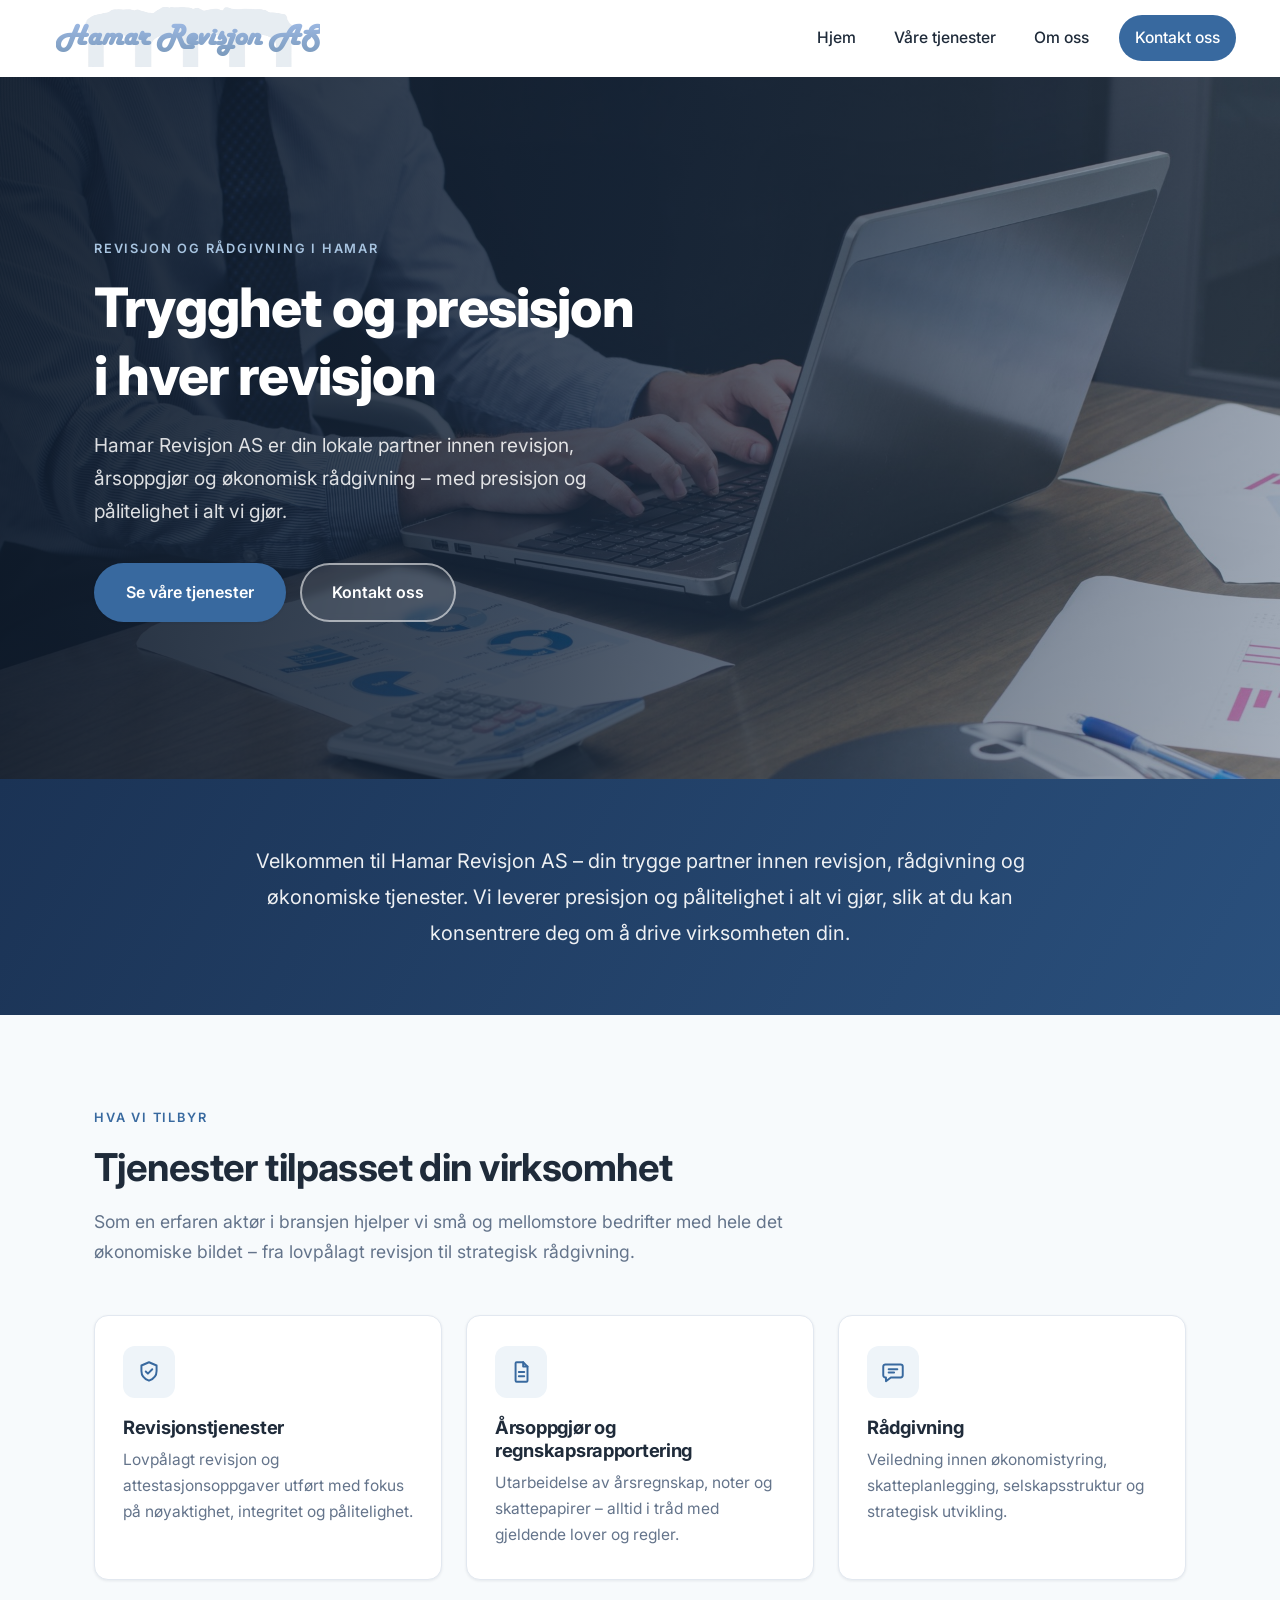
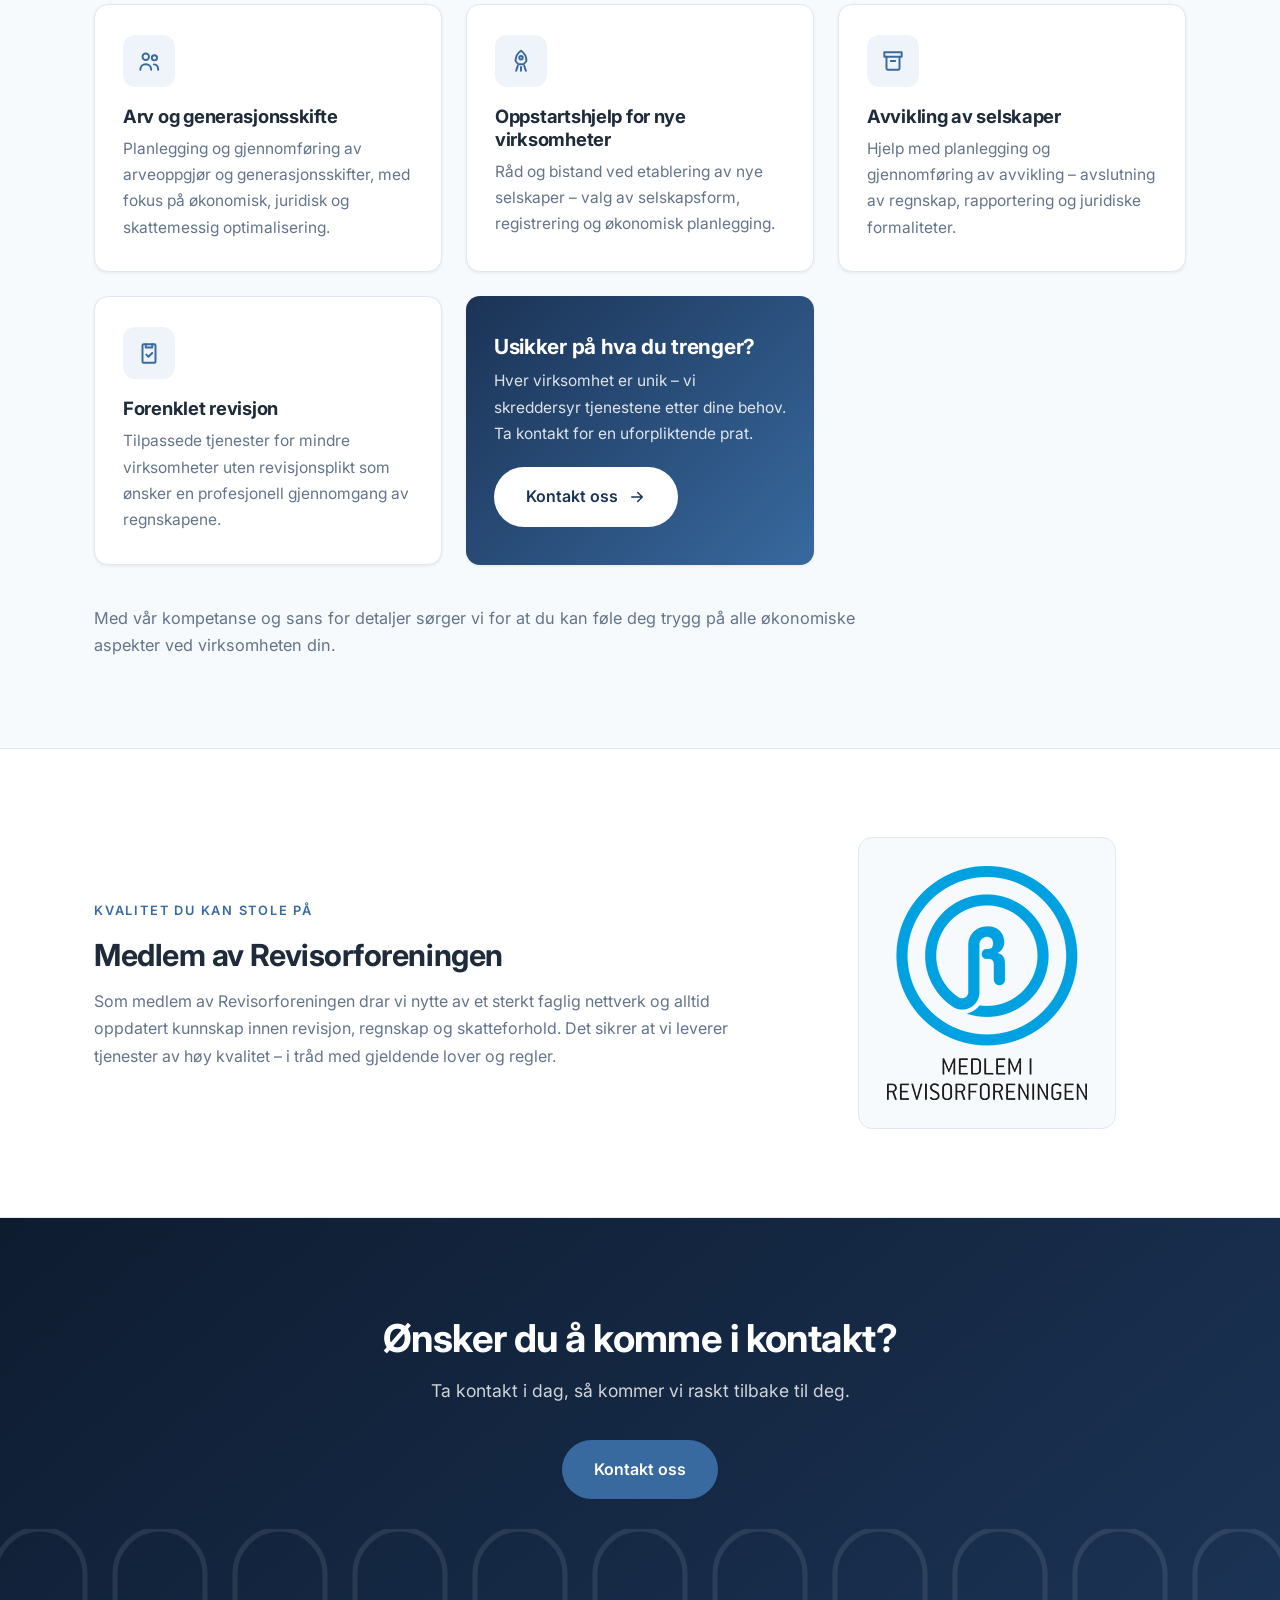
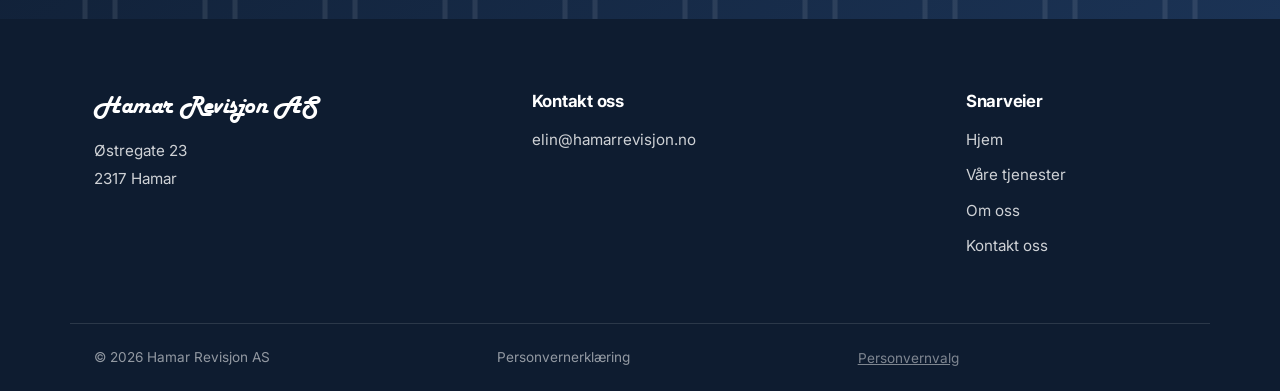
==== commit c3fef542: "Fikset cookies" ====
--- a/index.html
+++ b/index.html
@@ -283,6 +283,8 @@
     <div class="footer__bottom-bar">
       <span>© 2026 Hamar Revisjon AS</span>
       <a href="Personvernerklæring.pdf">Personvernerklæring</a>
+      <button type="button" class="footer__consent" id="consent-manage">Personvernvalg</button>
+      <span class="footer__consent-note" id="consent-manage-note" role="status" aria-live="polite"></span>
     </div>
   </footer>
 
--- a/styles.css
+++ b/styles.css
@@ -846,6 +846,161 @@
   margin-bottom: 16px;
 }
 
+/* ---------- reCAPTCHA consent ---------- */
+
+/* app.js styrer synlighet med hidden-attributtet. Denne regelen sikrer at det
+   virker uansett hvilken display en klasse måtte få senere. */
+[hidden] {
+  display: none !important;
+}
+
+.consent {
+  margin-bottom: 22px;
+  padding: 18px 20px;
+  background: var(--blue-50);
+  border: 1px solid var(--blue-200);
+  border-radius: var(--radius-sm);
+}
+
+.consent__title {
+  font-weight: 600;
+  font-size: 0.95rem;
+  color: var(--ink);
+  margin-bottom: 8px;
+}
+
+.consent__text {
+  font-size: 0.9rem;
+  line-height: 1.65;
+  color: var(--text);
+  margin-bottom: 16px;
+}
+
+.consent__text a {
+  color: var(--blue-700);
+  text-decoration: underline;
+}
+
+/* Godta og Avvis skal være identiske: samme størrelse, farge og plassering.
+   Ingen av dem skal framheves framfor den andre. */
+.consent__actions {
+  display: flex;
+  gap: 12px;
+}
+
+.consent__btn {
+  flex: 1 1 0;
+  font-family: inherit;
+  font-size: 0.95rem;
+  font-weight: 600;
+  padding: 11px 16px;
+  color: var(--blue-700);
+  background: var(--surface);
+  border: 1px solid var(--blue-600);
+  border-radius: var(--radius-sm);
+  cursor: pointer;
+  transition: background-color 0.2s var(--ease), box-shadow 0.2s var(--ease);
+}
+
+.consent__btn:hover {
+  background: var(--blue-100);
+}
+
+.consent__btn:focus-visible {
+  outline: none;
+  box-shadow: 0 0 0 3px rgba(56, 105, 159, 0.28);
+}
+
+.consent__error {
+  font-size: 0.9rem;
+  color: #a13030;
+  margin-bottom: 16px;
+}
+
+.consent-status {
+  display: flex;
+  flex-wrap: wrap;
+  align-items: center;
+  gap: 8px;
+  font-size: 0.88rem;
+  color: var(--muted);
+  margin-bottom: 16px;
+}
+
+.consent-status__link {
+  font-family: inherit;
+  font-size: inherit;
+  color: var(--blue-700);
+  background: none;
+  border: 0;
+  padding: 0;
+  text-decoration: underline;
+  cursor: pointer;
+}
+
+.contact-form button[type="submit"]:disabled {
+  opacity: 0.55;
+  cursor: not-allowed;
+}
+
+/* Erstatter skjemaet når samtykket er avvist. Samme kortutseende som skjemaet,
+   slik at den står der skjemaet sto og ikke leses som en varsling. */
+.consent-declined {
+  background: var(--surface);
+  border: 1px solid var(--border);
+  border-radius: var(--radius);
+  padding: 38px 34px;
+  box-shadow: var(--shadow-md);
+}
+
+.consent-declined h2 {
+  font-size: 1.3rem;
+  color: var(--ink);
+  margin-bottom: 14px;
+}
+
+.consent-declined p {
+  color: var(--text);
+  line-height: 1.7;
+  margin-bottom: 16px;
+}
+
+.consent-declined a {
+  color: var(--blue-700);
+  font-weight: 600;
+  text-decoration: underline;
+}
+
+.consent-declined .btn {
+  width: 100%;
+  margin-top: 6px;
+}
+
+/* Angre-lenke i bunnteksten, på alle sider */
+.footer__consent {
+  font-family: inherit;
+  font-size: inherit;
+  color: inherit;
+  background: none;
+  border: 0;
+  padding: 0;
+  text-decoration: underline;
+  cursor: pointer;
+  opacity: 0.85;
+}
+
+.footer__consent:hover {
+  opacity: 1;
+}
+
+.footer__consent-note:not(:empty) {
+  display: block;
+  width: 100%;
+  margin-top: 8px;
+  font-size: 0.85rem;
+  opacity: 0.85;
+}
+
 @media (max-width: 900px) {
   .contact__inner {
     grid-template-columns: 1fr;
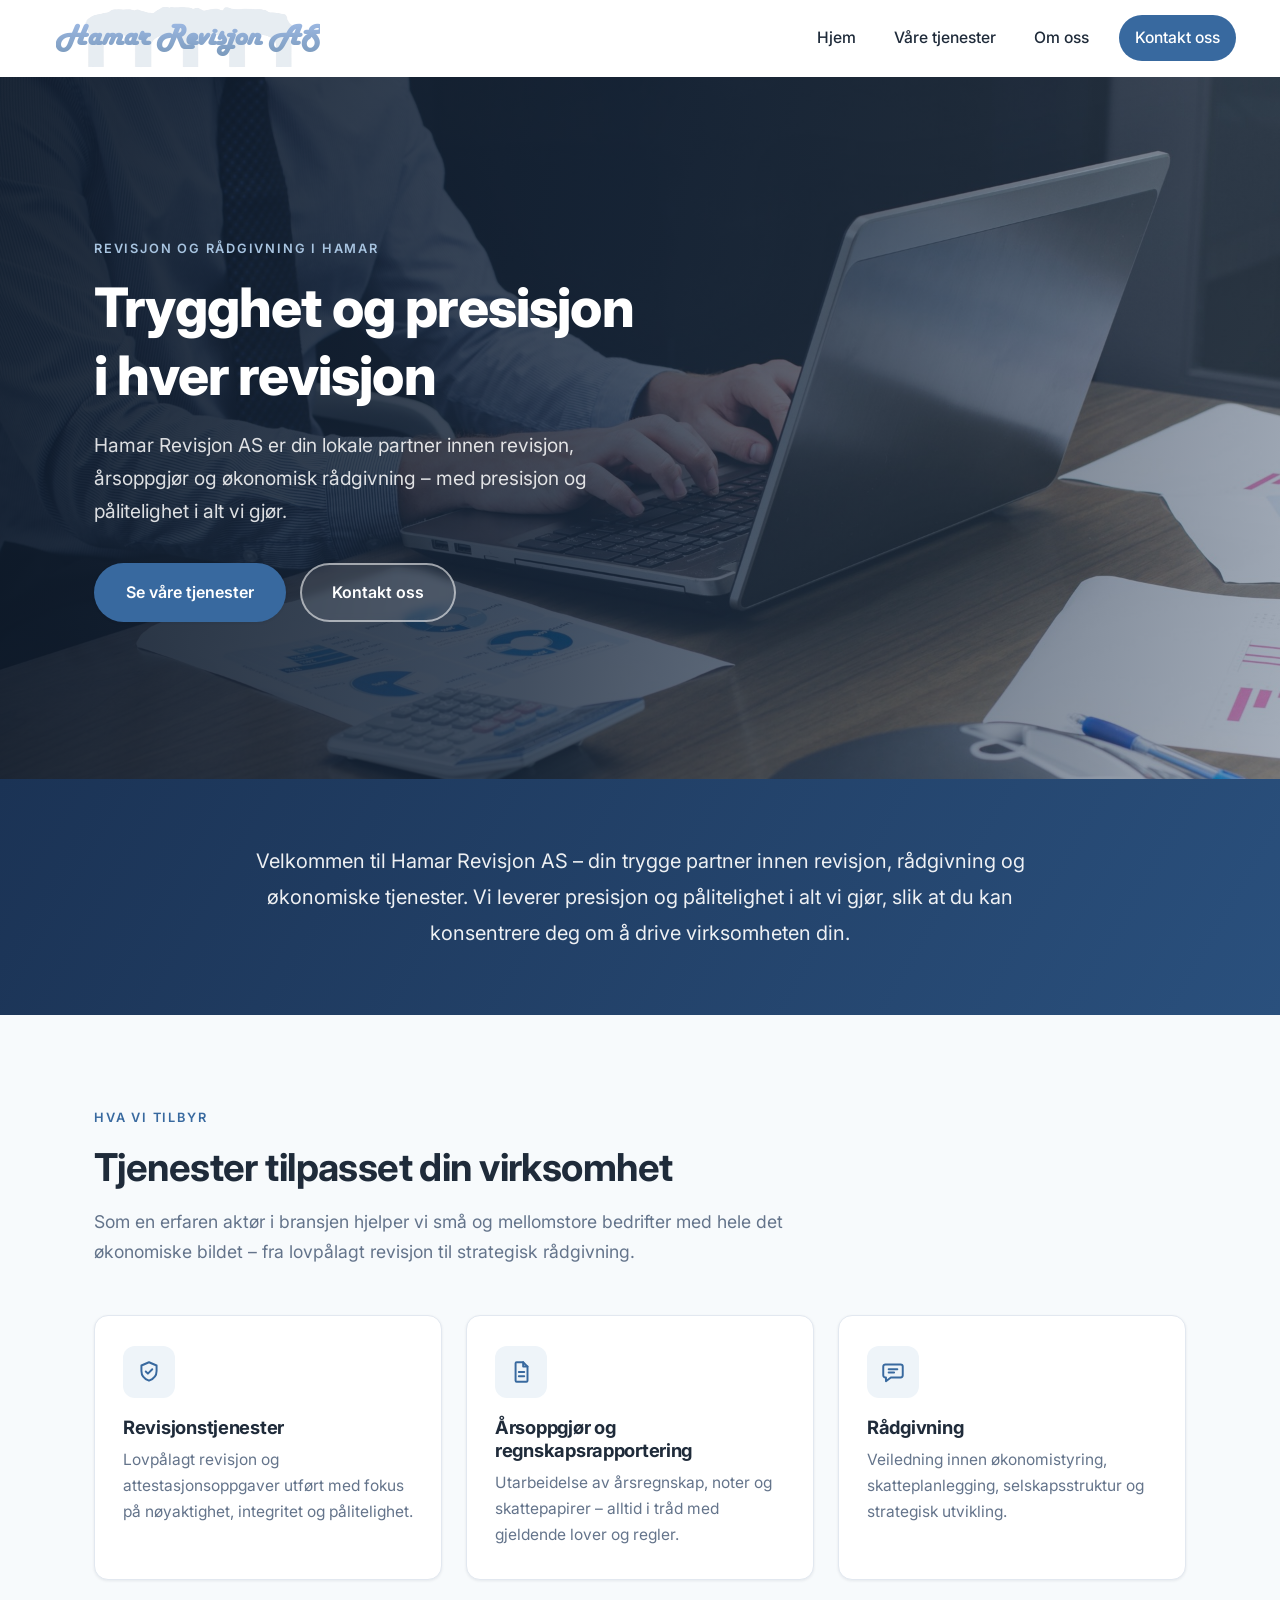
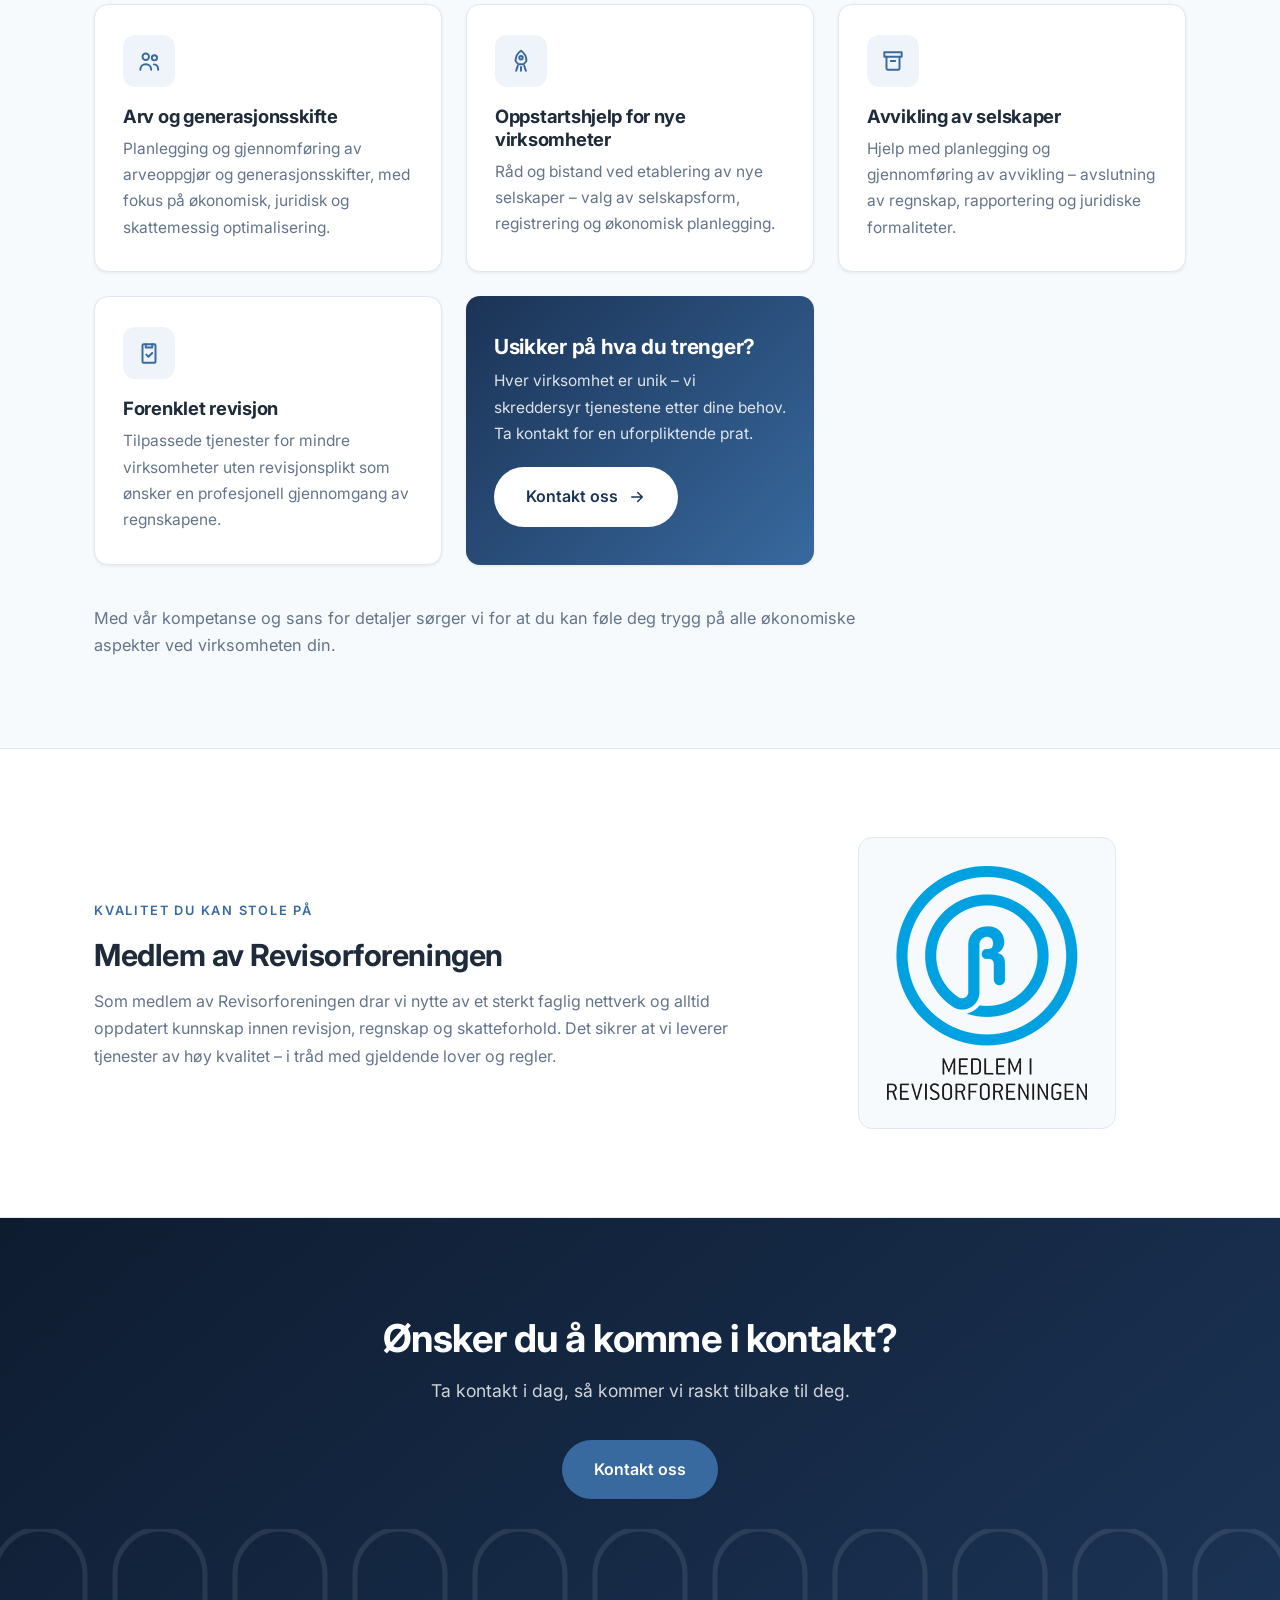
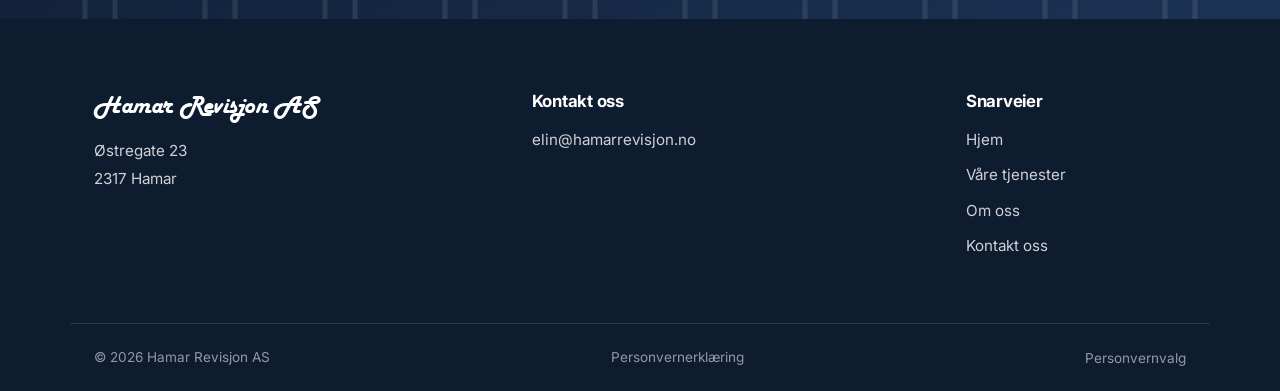
==== commit 00c86cfd: "Fikset footer" ====
--- a/index.html
+++ b/index.html
@@ -284,7 +284,6 @@
       <span>© 2026 Hamar Revisjon AS</span>
       <a href="Personvernerklæring.pdf">Personvernerklæring</a>
       <button type="button" class="footer__consent" id="consent-manage">Personvernvalg</button>
-      <span class="footer__consent-note" id="consent-manage-note" role="status" aria-live="polite"></span>
     </div>
   </footer>
 
--- a/styles.css
+++ b/styles.css
@@ -976,7 +976,8 @@
   margin-top: 6px;
 }
 
-/* Angre-lenke i bunnteksten, på alle sider */
+/* Angre-lenke i bunnteksten, på alle sider. Skal se ut som lenkene rundt seg,
+   så den arver farge og understrekes bare ved hover slik de gjør. */
 .footer__consent {
   font-family: inherit;
   font-size: inherit;
@@ -984,21 +985,13 @@
   background: none;
   border: 0;
   padding: 0;
+  text-decoration: none;
+  cursor: pointer;
+}
+
+.footer__consent:hover {
+  color: #fff;
   text-decoration: underline;
-  cursor: pointer;
-  opacity: 0.85;
-}
-
-.footer__consent:hover {
-  opacity: 1;
-}
-
-.footer__consent-note:not(:empty) {
-  display: block;
-  width: 100%;
-  margin-top: 8px;
-  font-size: 0.85rem;
-  opacity: 0.85;
 }
 
 @media (max-width: 900px) {
